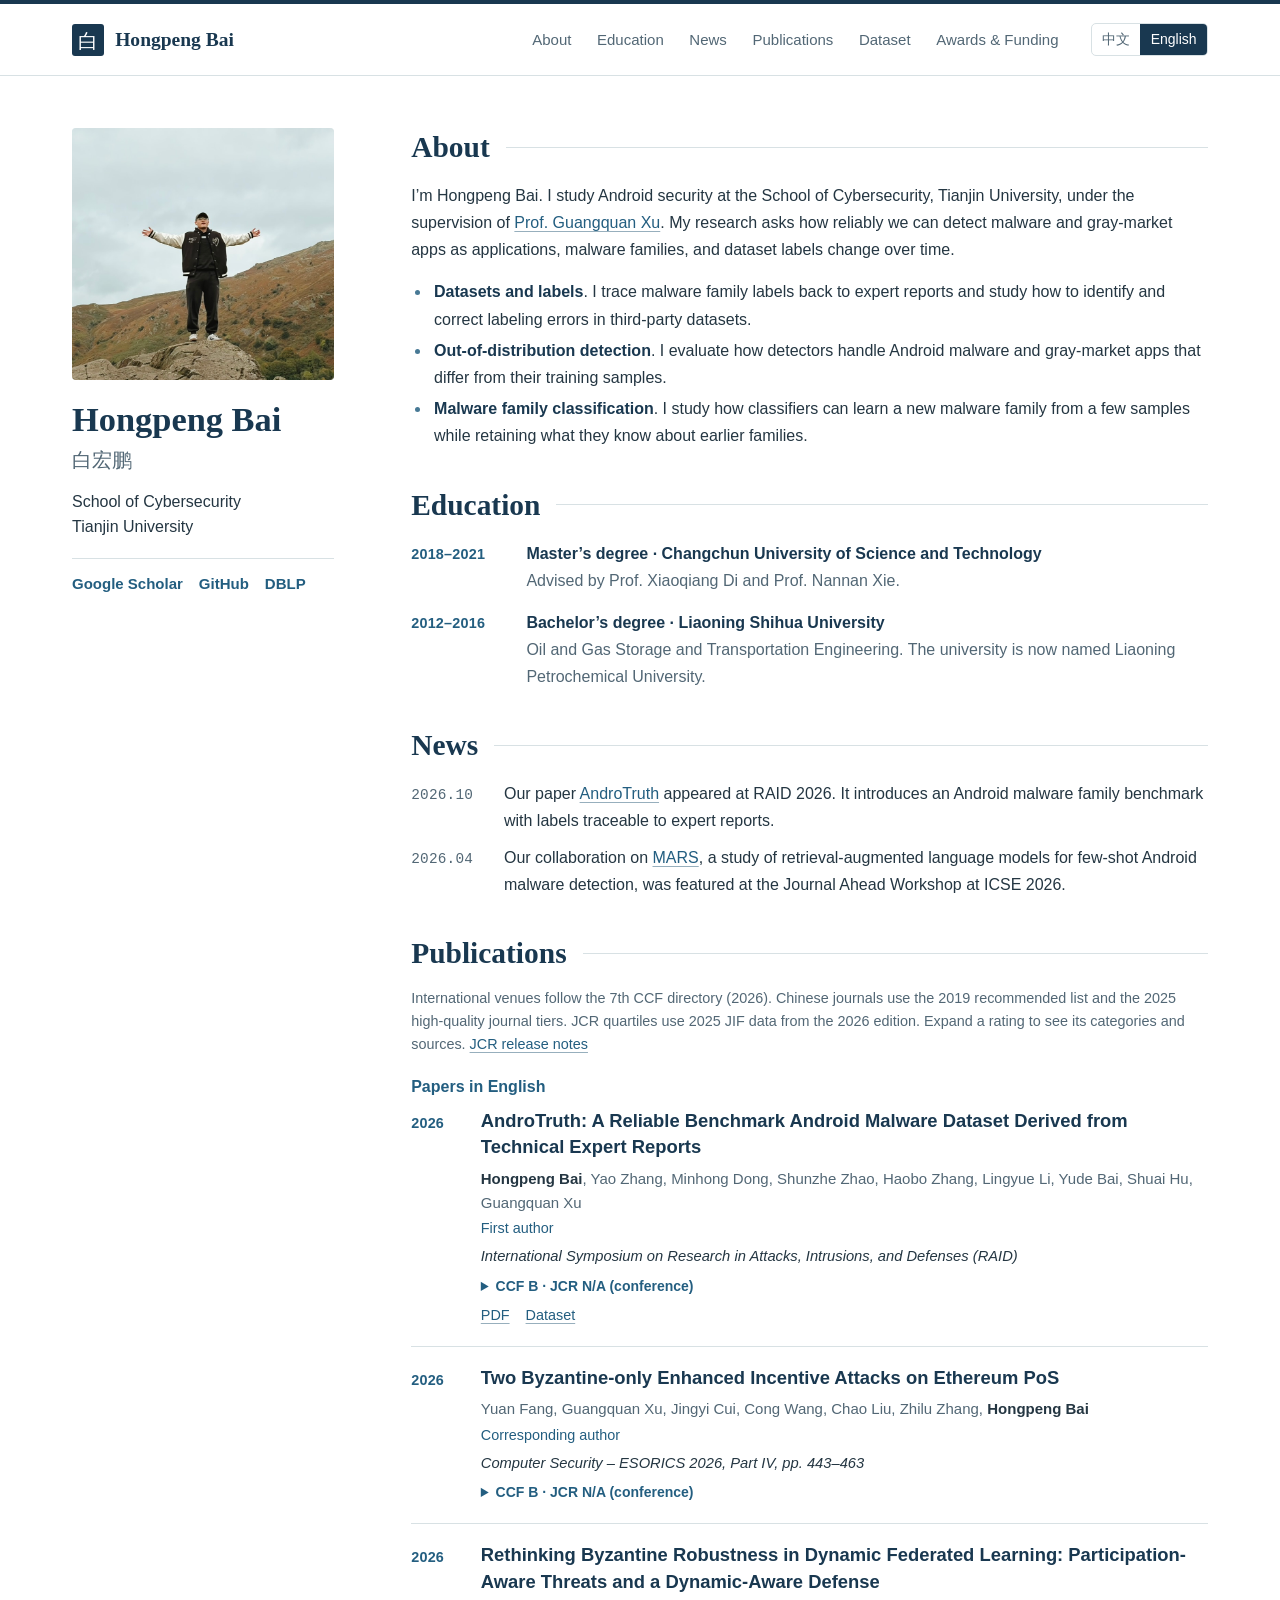
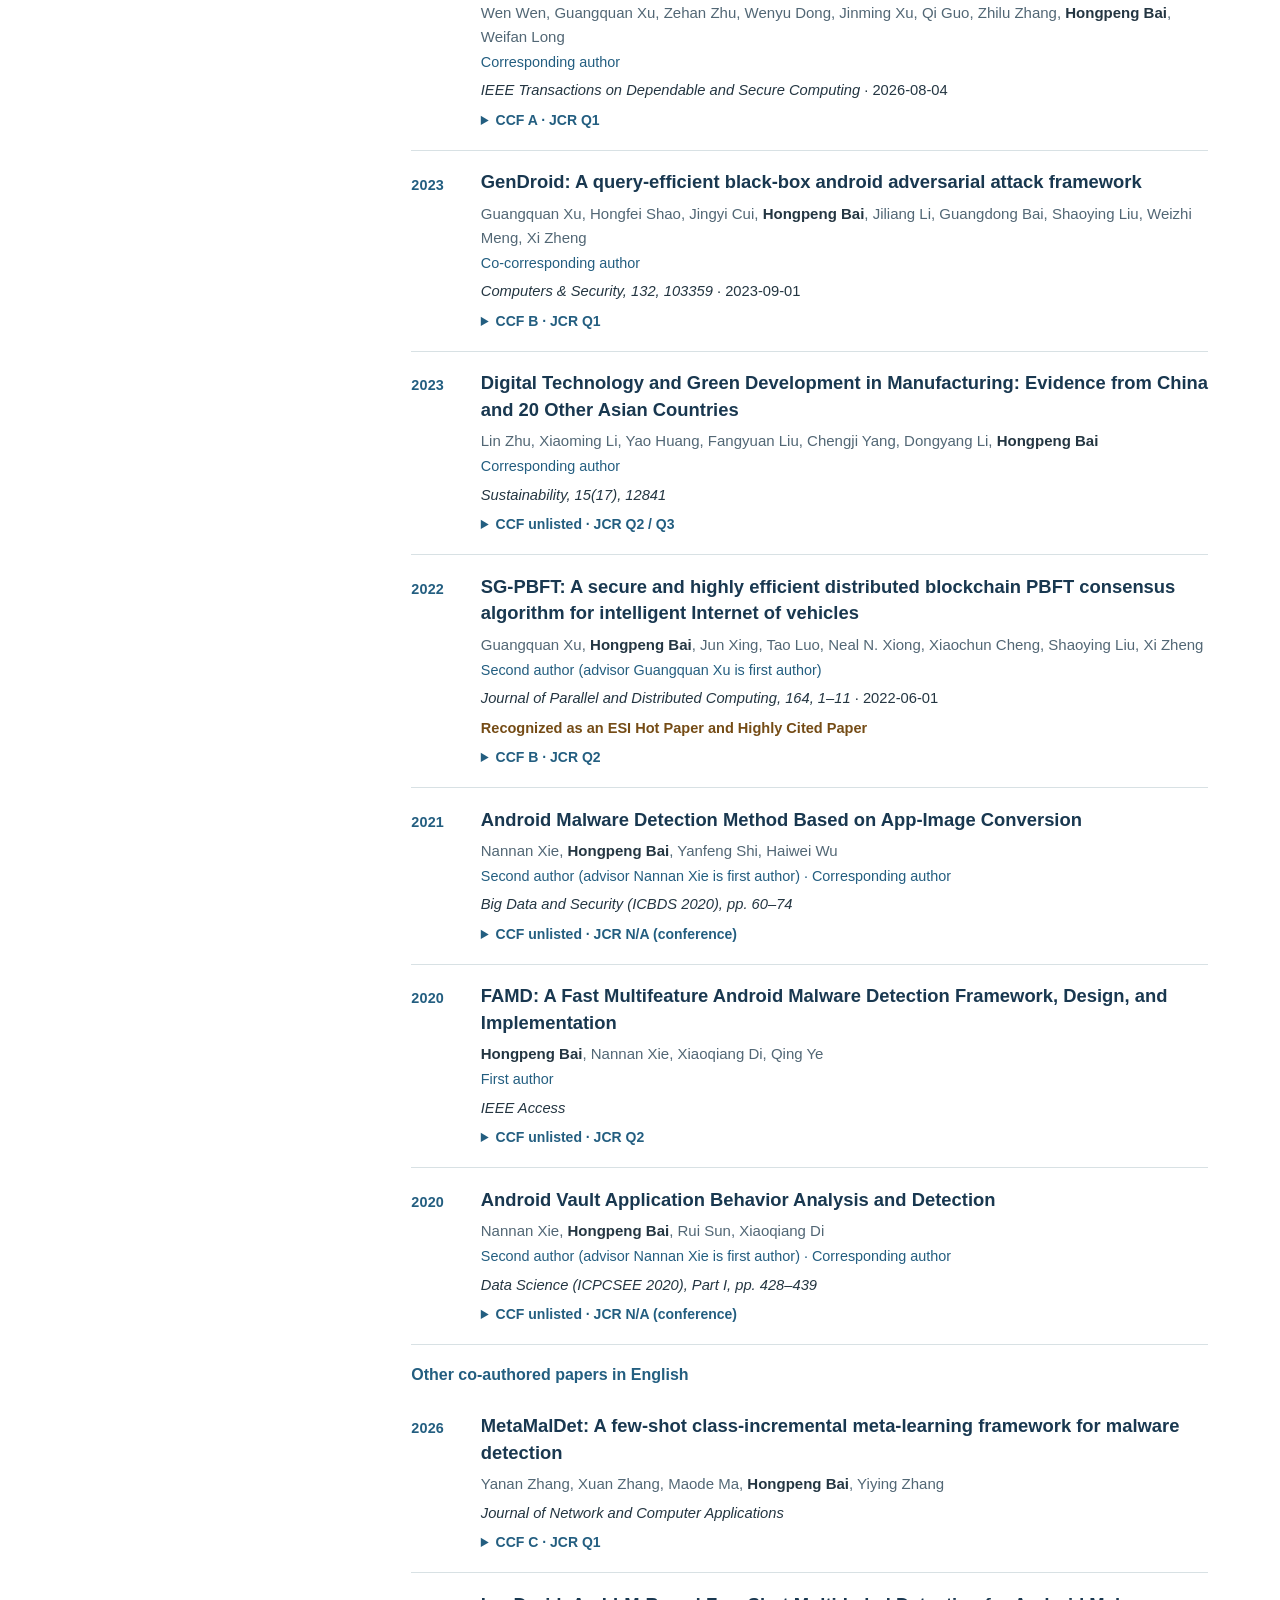
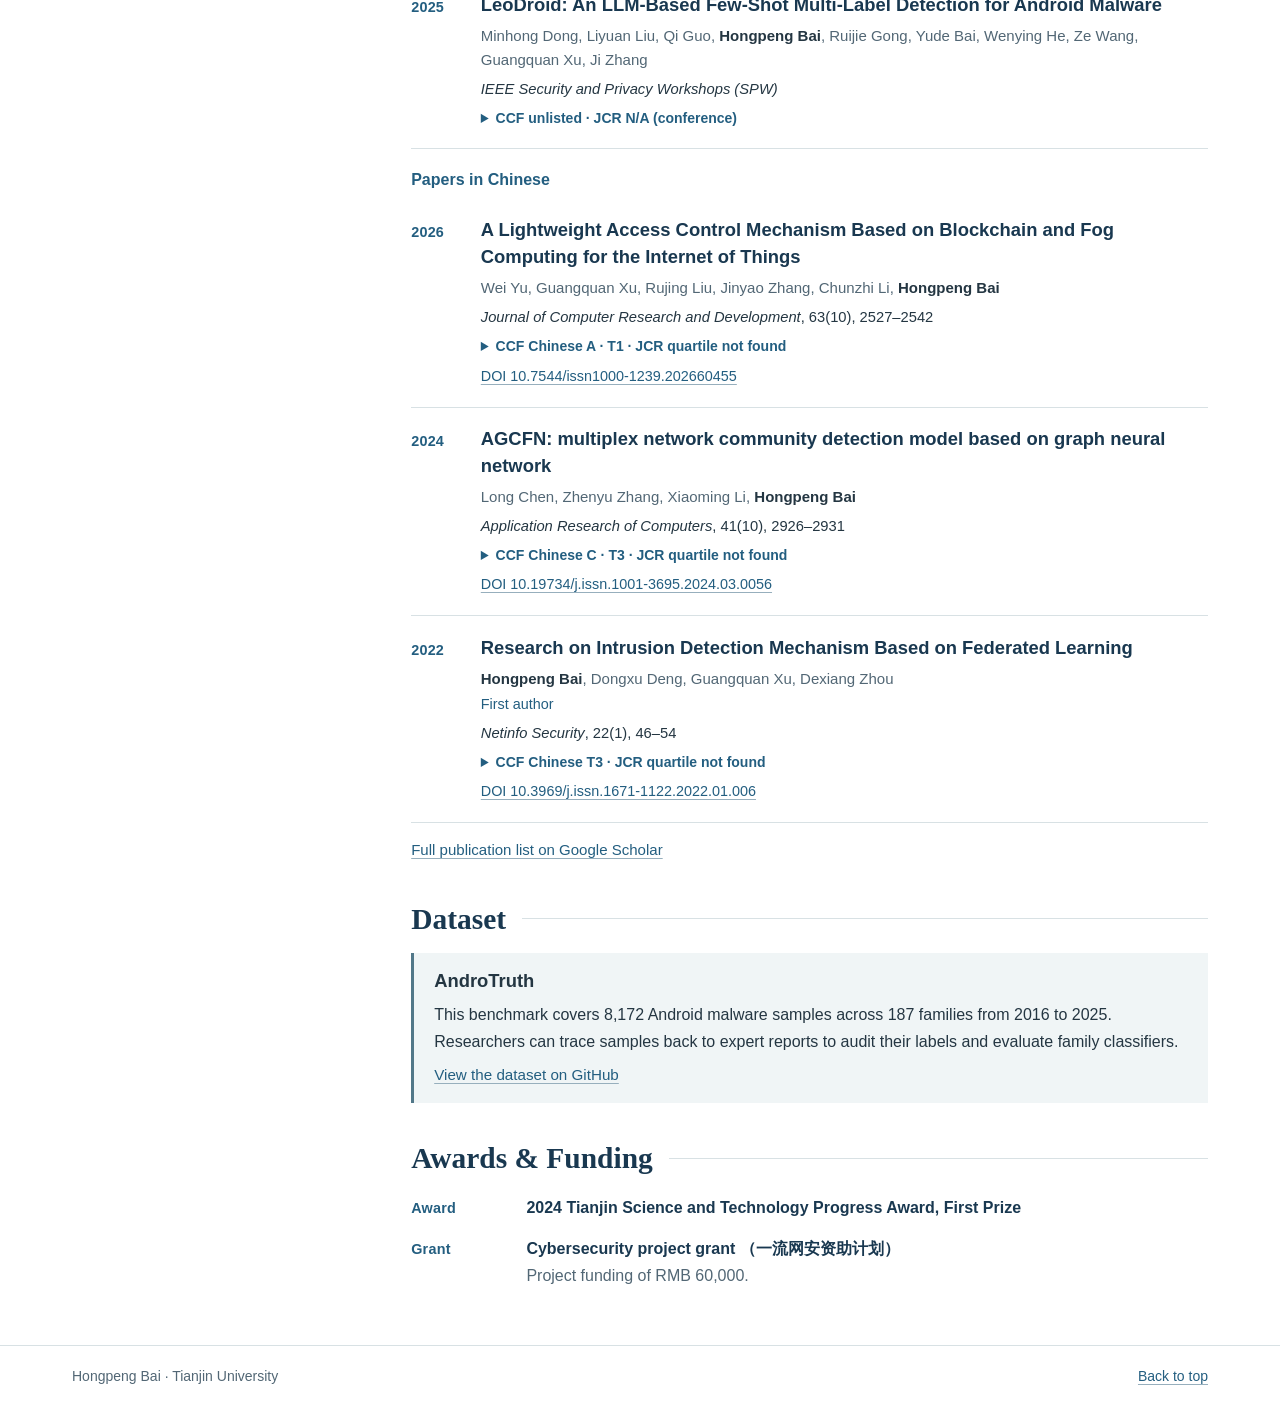
==== en.html @ 332408c6 "Add files via upload" ====
<!doctype html>
<html lang="en">
<head>
  <meta charset="utf-8">
  <meta name="viewport" content="width=device-width, initial-scale=1">
  <meta name="description" content="Hongpeng Bai’s academic homepage at Tianjin University. Research on Android malware, gray-market apps, dataset quality and incremental malware family classification.">
  <meta name="theme-color" content="#193850">
  <title>Hongpeng Bai · School of Cybersecurity, Tianjin University</title>
  <link rel="stylesheet" href="assets/site.css">
  <link rel="alternate" hreflang="zh-CN" href="index.html">
  <link rel="alternate" hreflang="en" href="en.html">
</head>
<body id="top">
  <a class="skip" href="#main">Skip to content</a>
  <header class="mast"><div class="shell mast-inner">
    <a class="brand" href="#top"><span class="seal" aria-hidden="true">白</span>Hongpeng Bai</a>
    <nav class="nav" aria-label="Main navigation"><a href="#about">About</a>
<a href="#education">Education</a>
<a href="#news">News</a>
<a href="#publications">Publications</a>
<a href="#data">Dataset</a>
<a href="#honors">Awards &amp; Funding</a></nav>
    <nav class="language" aria-label="Page language"><a href="index.html" lang="zh-CN" hreflang="zh-CN">中文</a>
<a href="en.html" lang="en" hreflang="en" aria-current="page">English</a></nav>
  </div></header>

  <div class="shell layout">
    <aside class="profile" aria-label="Profile">
      <div class="portrait-frame">
        <span aria-hidden="true">白</span>
        <img class="portrait" onerror="this.hidden=true" src="img_20261011_135507.jpeg" alt="Hongpeng Bai standing on a rock with his arms outstretched in the mountains" width="1536" height="2048">
      </div>
      <div class="identity">
        <h1>Hongpeng Bai</h1>
        <p class="second-name" lang="zh-CN">白宏鹏</p>
        <p class="affiliation"><a href="https://cse.tju.edu.cn/">School of Cybersecurity<br>Tianjin University</a></p>
      </div>
      <div class="profiles"><a href="https://scholar.google.com/citations?user=27cVNgoAAAAJ">Google Scholar</a><a href="https://github.com/bhpiamnothing">GitHub</a><a href="https://dblp.org/pid/274/6705.html">DBLP</a></div>
    </aside>

    <main id="main">
      <section class="intro" id="about">
        <h2>About</h2>
        <p>I’m Hongpeng Bai. I study Android security at the School of Cybersecurity, Tianjin University, under the supervision of <a href="https://cse.tju.edu.cn/faculty/xuguangquan/index.html">Prof. Guangquan Xu</a>. My research asks how reliably we can detect malware and gray-market apps as applications, malware families, and dataset labels change over time.</p>
        <ul class="focus"><li><strong>Datasets and labels</strong>. I trace malware family labels back to expert reports and study how to identify and correct labeling errors in third-party datasets.</li>
<li><strong>Out-of-distribution detection</strong>. I evaluate how detectors handle Android malware and gray-market apps that differ from their training samples.</li>
<li><strong>Malware family classification</strong>. I study how classifiers can learn a new malware family from a few samples while retaining what they know about earlier families.</li></ul>
      </section>
      <section id="education">
        <h2>Education</h2>
        <ul class="history">
          <li><span class="year">2018–2021</span><div>
            <strong>Master’s degree · Changchun University of Science and Technology</strong>
            <p>Advised by Prof. Xiaoqiang Di and Prof. Nannan Xie.</p>
          </div></li>
          <li><span class="year">2012–2016</span><div>
            <strong>Bachelor’s degree · Liaoning Shihua University</strong>
            <p>Oil and Gas Storage and Transportation Engineering. The university is now named Liaoning Petrochemical University.</p>
          </div></li>
        </ul>
      </section>
      <section id="news">
        <h2>News</h2>
        <ul class="news"><li><time datetime="2026-10">2026.10</time><span>Our paper <a href="https://doi.org/10.1007/978-3-032-42936-0_2">AndroTruth</a> appeared at RAID 2026. It introduces an Android malware family benchmark with labels traceable to expert reports.</span></li>
<li><time datetime="2026-04">2026.04</time><span>Our collaboration on <a href="https://conf.researchr.org/details/icse-2026/jaws-2026-papers/39/MARS-Few-Shot-Android-Malware-Detection-with-RAG-Enhanced-LLMs">MARS</a>, a study of retrieval-augmented language models for few-shot Android malware detection, was featured at the Journal Ahead Workshop at ICSE 2026.</span></li></ul>
      </section>
      <section id="publications">
        <h2>Publications</h2>
        <p class="rank-note">International venues follow the 7th CCF directory (2026). Chinese journals use the 2019 recommended list and the 2025 high-quality journal tiers. JCR quartiles use 2025 JIF data from the 2026 edition. Expand a rating to see its categories and sources. <a href="https://clarivate.com/news/clarivate-releases-journal-citation-reports-2026/">JCR release notes</a></p>
        <h3 class="pub-group">Papers in English</h3>
        
      <article class="publication">
        <span class="year">2026</span>
        <div>
          <h4 lang="en"><a href="https://doi.org/10.1007/978-3-032-42936-0_2">AndroTruth: A Reliable Benchmark Android Malware Dataset Derived from Technical Expert Reports</a></h4>
          <p class="authors" lang="en"><strong>Hongpeng Bai</strong>, Yao Zhang, Minhong Dong, Shunzhe Zhao, Haobo Zhang, Lingyue Li, Yude Bai, Shuai Hu, Guangquan Xu</p><p class="author-role">First author</p>
          <p class="venue" lang="en"><i>International Symposium on Research in Attacks, Intrusions, and Defenses (RAID)</i></p>
          <details class="venue-rank"><summary>CCF B · JCR N/A (conference)</summary><ul><li><a href="https://www.ccf.org.cn/Academic_Evaluation/By_category/2026-03-31/870181.shtml">CCF international directory (7th edition)</a> — Class B</li></ul></details><div class="paper-links"><a href="https://arxiv.org/pdf/2510.16835">PDF</a><a href="https://github.com/bhpiamnothing/AndroTruth-Dataset">Dataset</a></div>
        </div>
      </article>
      <article class="publication">
        <span class="year">2026</span>
        <div>
          <h4 lang="en"><a href="https://doi.org/10.1007/978-3-032-38708-0_22">Two Byzantine-only Enhanced Incentive Attacks on Ethereum PoS</a></h4>
          <p class="authors" lang="en">Yuan Fang, Guangquan Xu, Jingyi Cui, Cong Wang, Chao Liu, Zhilu Zhang, <strong>Hongpeng Bai</strong></p><p class="author-role">Corresponding author</p>
          <p class="venue" lang="en"><i>Computer Security – ESORICS 2026, Part IV, pp. 443–463</i></p>
          <details class="venue-rank"><summary>CCF B · JCR N/A (conference)</summary><ul><li><a href="https://www.ccf.org.cn/Academic_Evaluation/By_category/2026-03-31/870181.shtml">CCF international directory (7th edition)</a> — Class B</li></ul></details>
        </div>
      </article>
      <article class="publication">
        <span class="year">2026</span>
        <div>
          <h4 lang="en"><a href="https://doi.org/10.1109/TDSC.2026.3720267">Rethinking Byzantine Robustness in Dynamic Federated Learning: Participation-Aware Threats and a Dynamic-Aware Defense</a></h4>
          <p class="authors" lang="en">Wen Wen, Guangquan Xu, Zehan Zhu, Wenyu Dong, Jinming Xu, Qi Guo, Zhilu Zhang, <strong>Hongpeng Bai</strong>, Weifan Long</p><p class="author-role">Corresponding author</p>
          <p class="venue" lang="en"><i>IEEE Transactions on Dependable and Secure Computing</i> · <time datetime="2026-08-04">2026-08-04</time></p>
          <details class="venue-rank"><summary>CCF A · JCR Q1</summary><ul><li><a href="https://www.ccf.org.cn/Academic_Evaluation/By_category/2026-03-31/870181.shtml">CCF international directory (7th edition)</a> — Class A</li><li><b>Q1</b> — Computer Science, Hardware &amp; Architecture · Computer Science, Information Systems · Computer Science, Software Engineering</li><li><a href="https://www.sci365.cn/journals/ieee-transactions-on-dependable-and-secure-computing-15455971/">Journal JIF quartiles by category (2025 data)</a></li></ul></details>
        </div>
      </article>
      <article class="publication">
        <span class="year">2023</span>
        <div>
          <h4 lang="en"><a href="https://doi.org/10.1016/j.cose.2023.103359">GenDroid: A query-efficient black-box android adversarial attack framework</a></h4>
          <p class="authors" lang="en">Guangquan Xu, Hongfei Shao, Jingyi Cui, <strong>Hongpeng Bai</strong>, Jiliang Li, Guangdong Bai, Shaoying Liu, Weizhi Meng, Xi Zheng</p><p class="author-role">Co-corresponding author</p>
          <p class="venue" lang="en"><i>Computers &amp; Security, 132, 103359</i> · <time datetime="2023-09-01">2023-09-01</time></p>
          <details class="venue-rank"><summary>CCF B · JCR Q1</summary><ul><li><a href="https://www.ccf.org.cn/Academic_Evaluation/By_category/2026-03-31/870181.shtml">CCF international directory (7th edition)</a> — Class B</li><li><b>Q1</b> — Computer Science, Information Systems</li><li><a href="https://www.sci365.cn/journals/computers-security-01674048/">Journal JIF quartiles by category (2025 data)</a></li></ul></details>
        </div>
      </article>
      <article class="publication">
        <span class="year">2023</span>
        <div>
          <h4 lang="en"><a href="https://doi.org/10.3390/su151712841">Digital Technology and Green Development in Manufacturing: Evidence from China and 20 Other Asian Countries</a></h4>
          <p class="authors" lang="en">Lin Zhu, Xiaoming Li, Yao Huang, Fangyuan Liu, Chengji Yang, Dongyang Li, <strong>Hongpeng Bai</strong></p><p class="author-role">Corresponding author</p>
          <p class="venue" lang="en"><i>Sustainability, 15(17), 12841</i></p>
          <details class="venue-rank"><summary>CCF unlisted · JCR Q2 / Q3</summary><ul><li><a href="https://www.ccf.org.cn/Academic_Evaluation/By_category/2026-03-31/870181.shtml">CCF international directory (7th edition)</a> — Not listed</li><li><b>Q2</b> — Environmental Sciences · Environmental Studies</li><li><b>Q3</b> — Green &amp; Sustainable Science &amp; Technology</li><li><a href="https://www.mdpi.com/journal/sustainability/stats">Journal JIF quartiles by category (2025 data)</a></li></ul></details>
        </div>
      </article>
      <article class="publication">
        <span class="year">2022</span>
        <div>
          <h4 lang="en"><a href="https://doi.org/10.1016/j.jpdc.2022.01.029">SG-PBFT: A secure and highly efficient distributed blockchain PBFT consensus algorithm for intelligent Internet of vehicles</a></h4>
          <p class="authors" lang="en">Guangquan Xu, <strong>Hongpeng Bai</strong>, Jun Xing, Tao Luo, Neal N. Xiong, Xiaochun Cheng, Shaoying Liu, Xi Zheng</p><p class="author-role">Second author (advisor Guangquan Xu is first author)</p>
          <p class="venue" lang="en"><i>Journal of Parallel and Distributed Computing, 164, 1–11</i> · <time datetime="2022-06-01">2022-06-01</time></p><p class="recognition">Recognized as an ESI Hot Paper and Highly Cited Paper</p>
          <details class="venue-rank"><summary>CCF B · JCR Q2</summary><ul><li><a href="https://www.ccf.org.cn/Academic_Evaluation/By_category/2026-03-31/870181.shtml">CCF international directory (7th edition)</a> — Class B</li><li><b>Q2</b> — Computer Science, Theory &amp; Methods</li><li><a href="https://akaturk.com/journals/25621?lang=en">Journal JIF quartiles by category (2025 data)</a></li></ul></details>
        </div>
      </article>
      <article class="publication">
        <span class="year">2021</span>
        <div>
          <h4 lang="en"><a href="https://doi.org/10.1007/978-981-16-3150-4_6">Android Malware Detection Method Based on App-Image Conversion</a></h4>
          <p class="authors" lang="en">Nannan Xie, <strong>Hongpeng Bai</strong>, Yanfeng Shi, Haiwei Wu</p><p class="author-role">Second author (advisor Nannan Xie is first author) · Corresponding author</p>
          <p class="venue" lang="en"><i>Big Data and Security (ICBDS 2020), pp. 60–74</i></p>
          <details class="venue-rank"><summary>CCF unlisted · JCR N/A (conference)</summary><ul><li><a href="https://www.ccf.org.cn/Academic_Evaluation/By_category/2026-03-31/870181.shtml">CCF international directory (7th edition)</a> — Not listed</li></ul></details>
        </div>
      </article>
      <article class="publication">
        <span class="year">2020</span>
        <div>
          <h4 lang="en"><a href="https://doi.org/10.1109/ACCESS.2020.3033026">FAMD: A Fast Multifeature Android Malware Detection Framework, Design, and Implementation</a></h4>
          <p class="authors" lang="en"><strong>Hongpeng Bai</strong>, Nannan Xie, Xiaoqiang Di, Qing Ye</p><p class="author-role">First author</p>
          <p class="venue" lang="en"><i>IEEE Access</i></p>
          <details class="venue-rank"><summary>CCF unlisted · JCR Q2</summary><ul><li><a href="https://www.ccf.org.cn/Academic_Evaluation/By_category/2026-03-31/870181.shtml">CCF international directory (7th edition)</a> — Not listed</li><li><b>Q2</b> — Computer Science, Information Systems · Engineering, Electrical &amp; Electronic · Telecommunications</li><li><a href="https://www.sci365.cn/journals/ieee-access-21693536/">Journal JIF quartiles by category (2025 data)</a></li></ul></details>
        </div>
      </article>
      <article class="publication">
        <span class="year">2020</span>
        <div>
          <h4 lang="en"><a href="https://doi.org/10.1007/978-981-15-7981-3_31">Android Vault Application Behavior Analysis and Detection</a></h4>
          <p class="authors" lang="en">Nannan Xie, <strong>Hongpeng Bai</strong>, Rui Sun, Xiaoqiang Di</p><p class="author-role">Second author (advisor Nannan Xie is first author) · Corresponding author</p>
          <p class="venue" lang="en"><i>Data Science (ICPCSEE 2020), Part I, pp. 428–439</i></p>
          <details class="venue-rank"><summary>CCF unlisted · JCR N/A (conference)</summary><ul><li><a href="https://www.ccf.org.cn/Academic_Evaluation/By_category/2026-03-31/870181.shtml">CCF international directory (7th edition)</a> — Not listed</li></ul></details>
        </div>
      </article>
        <h3 class="pub-group">Other co-authored papers in English</h3>
        
      <article class="publication">
        <span class="year">2026</span>
        <div>
          <h4 lang="en"><a href="https://doi.org/10.1016/j.jnca.2026.104579">MetaMalDet: A few-shot class-incremental meta-learning framework for malware detection</a></h4>
          <p class="authors" lang="en">Yanan Zhang, Xuan Zhang, Maode Ma, <strong>Hongpeng Bai</strong>, Yiying Zhang</p>
          <p class="venue" lang="en"><i>Journal of Network and Computer Applications</i></p>
          <details class="venue-rank"><summary>CCF C · JCR Q1</summary><ul><li><a href="https://www.ccf.org.cn/Academic_Evaluation/By_category/2026-03-31/870181.shtml">CCF international directory (7th edition)</a> — Class C</li><li><b>Q1</b> — Computer Science, Hardware &amp; Architecture · Computer Science, Interdisciplinary Applications · Computer Science, Software Engineering</li><li><a href="https://dizin.docent.com.tr/en/dergiler/10848045">Journal JIF quartiles by category (2025 data)</a></li></ul></details>
        </div>
      </article>
      <article class="publication">
        <span class="year">2025</span>
        <div>
          <h4 lang="en"><a href="https://doi.org/10.1109/SPW67851.2025.00042">LeoDroid: An LLM-Based Few-Shot Multi-Label Detection for Android Malware</a></h4>
          <p class="authors" lang="en">Minhong Dong, Liyuan Liu, Qi Guo, <strong>Hongpeng Bai</strong>, Ruijie Gong, Yude Bai, Wenying He, Ze Wang, Guangquan Xu, Ji Zhang</p>
          <p class="venue" lang="en"><i>IEEE Security and Privacy Workshops (SPW)</i></p>
          <details class="venue-rank"><summary>CCF unlisted · JCR N/A (conference)</summary><ul><li><a href="https://www.ccf.org.cn/Academic_Evaluation/By_category/2026-03-31/870181.shtml">CCF international directory (7th edition)</a> — Not listed. Published in the IEEE S&P Workshops proceedings.</li></ul></details>
        </div>
      </article>
        <h3 class="pub-group">Papers in Chinese</h3>
        
        <article class="publication">
          <span class="year">2026</span>
          <div>
            <h4><a href="https://doi.org/10.7544/issn1000-1239.202660455">A Lightweight Access Control Mechanism Based on Blockchain and Fog Computing for the Internet of Things</a></h4>
            <p class="authors">Wei Yu, Guangquan Xu, Rujing Liu, Jinyao Zhang, Chunzhi Li, <strong>Hongpeng Bai</strong></p>
            <p class="venue"><i>Journal of Computer Research and Development</i>, 63(10), 2527–2542</p>
            <details class="venue-rank"><summary>CCF Chinese A · T1 · JCR quartile not found</summary><ul><li><a href="https://ccsp.ccf.org.cn/c/2019-07-31/667609.shtml">CCF Chinese-language directory (2019)</a> — Class A</li><li><a href="https://www.ccf.org.cn/ccftjgjxskwml/">CCF high-quality journal directory (2025)</a> — T1</li><li><a href="https://uefiscdi.gov.ro/scientometrie-reviste-0">2026 JCR quartile tables</a> — no JIF quartile found for this journal.</li></ul></details>
            <p class="paper-links"><a href="https://doi.org/10.7544/issn1000-1239.202660455">DOI 10.7544/issn1000-1239.202660455</a></p>
          </div>
        </article>
        <article class="publication">
          <span class="year">2024</span>
          <div>
            <h4><a href="https://doi.org/10.19734/j.issn.1001-3695.2024.03.0056">AGCFN: multiplex network community detection model based on graph neural network</a></h4>
            <p class="authors">Long Chen, Zhenyu Zhang, Xiaoming Li, <strong>Hongpeng Bai</strong></p>
            <p class="venue"><i>Application Research of Computers</i>, 41(10), 2926–2931</p>
            <details class="venue-rank"><summary>CCF Chinese C · T3 · JCR quartile not found</summary><ul><li><a href="https://ccsp.ccf.org.cn/c/2019-07-31/667609.shtml">CCF Chinese-language directory (2019)</a> — Class C</li><li><a href="https://www.ccf.org.cn/ccftjgjxskwml/">CCF high-quality journal directory (2025)</a> — T3</li><li><a href="https://uefiscdi.gov.ro/scientometrie-reviste-0">2026 JCR quartile tables</a> — no JIF quartile found for this journal.</li></ul></details>
            <p class="paper-links"><a href="https://doi.org/10.19734/j.issn.1001-3695.2024.03.0056">DOI 10.19734/j.issn.1001-3695.2024.03.0056</a></p>
          </div>
        </article>
        <article class="publication">
          <span class="year">2022</span>
          <div>
            <h4><a href="https://doi.org/10.3969/j.issn.1671-1122.2022.01.006">Research on Intrusion Detection Mechanism Based on Federated Learning</a></h4>
            <p class="authors"><strong>Hongpeng Bai</strong>, Dongxu Deng, Guangquan Xu, Dexiang Zhou</p><p class="author-role">First author</p>
            <p class="venue"><i>Netinfo Security</i>, 22(1), 46–54</p>
            <details class="venue-rank"><summary>CCF Chinese T3 · JCR quartile not found</summary><ul><li><a href="https://ccsp.ccf.org.cn/c/2019-07-31/667609.shtml">CCF Chinese-language directory (2019)</a> — Not listed</li><li><a href="https://www.ccf.org.cn/ccftjgjxskwml/">CCF high-quality journal directory (2025)</a> — T3</li><li><a href="https://uefiscdi.gov.ro/scientometrie-reviste-0">2026 JCR quartile tables</a> — no JIF quartile found for this journal.</li></ul></details>
            <p class="paper-links"><a href="https://doi.org/10.3969/j.issn.1671-1122.2022.01.006">DOI 10.3969/j.issn.1671-1122.2022.01.006</a></p>
          </div>
        </article>
        <a class="all-papers" href="https://scholar.google.com/citations?user=27cVNgoAAAAJ">Full publication list on Google Scholar</a>
      </section>
      <section id="data">
        <h2>Dataset</h2>
        <div class="dataset">
          <h3 lang="en">AndroTruth</h3>
          <p>This benchmark covers 8,172 Android malware samples across 187 families from 2016 to 2025. Researchers can trace samples back to expert reports to audit their labels and evaluate family classifiers.</p>
          <a href="https://github.com/bhpiamnothing/AndroTruth-Dataset">View the dataset on GitHub</a>
        </div>
      </section>
      <section id="honors">
        <h2>Awards &amp; Funding</h2>
        <ul class="history">
          <li><span class="year">Award</span><div>
            <strong>2024 Tianjin Science and Technology Progress Award, First Prize</strong>
          </div></li>
          <li><span class="year">Grant</span><div>
            <strong>Cybersecurity project grant <span lang="zh-CN">（一流网安资助计划）</span></strong>
            <p>Project funding of RMB 60,000.</p>
          </div></li>
        </ul>
      </section>
    </main>
  </div>
  <footer><div class="shell foot"><span>Hongpeng Bai · Tianjin University</span><a href="#top">Back to top</a></div></footer>
</body>
</html>
---- assets/site.css ----
:root {
  color-scheme: light;
  --navy: #193850;
  --ink: #243642;
  --muted: #526775;
  --blue: #235e80;
  --paper: #fff;
  --rule: #d8e1e4;
  --soft: #f0f5f6;
  font-family: "Inter", -apple-system, BlinkMacSystemFont, "Segoe UI", "PingFang SC", "Microsoft YaHei", sans-serif;
  color: var(--ink);
  background: var(--paper);
}
* { box-sizing: border-box; }
body { margin: 0; font-size: 1rem; line-height: 1.7; }
h1, h2, h3, h4, p, ul, dl, dd { margin: 0; }
a { color: var(--blue); text-underline-offset: .19em; text-decoration-color: #97afbd; }
a:hover { color: #0d425d; text-decoration-color: currentColor; }
a:focus-visible { outline: 3px solid #bc5e28; outline-offset: 4px; border-radius: 2px; }
.shell { width: min(100% - 5rem, 71rem); margin-inline: auto; }
.skip { position: absolute; left: 1rem; top: -5rem; background: white; padding: .5rem 1rem; z-index: 5; }
.skip:focus { top: .4rem; }
.mast { border-top: 4px solid var(--navy); border-bottom: 1px solid var(--rule); background: #fff; }
.mast-inner { min-height: 4.45rem; display: flex; align-items: center; gap: 2rem; }
.brand { display: inline-flex; align-items: center; gap: .7rem; color: var(--navy); font-family: Georgia, "Songti SC", serif; font-size: 1.22rem; font-weight: 600; text-decoration: none; white-space: nowrap; }
.seal { display: inline-grid; place-items: center; width: 2rem; height: 2rem; background: var(--navy); color: #fff; font-family: "Songti SC", "SimSun", serif; font-size: 1.25rem; font-weight: 500; border-radius: 3px; }
.nav { margin-left: auto; display: flex; align-items: center; gap: clamp(.8rem, 2vw, 2rem); }
.nav a { color: var(--muted); text-decoration: none; font-size: .9375rem; white-space: nowrap; padding-block: .4rem; }
.nav a:hover, .profiles a:hover { text-decoration: underline; }
.language { display: inline-flex; align-items: center; border: 1px solid var(--rule); border-radius: 5px; overflow: hidden; flex-shrink: 0; }
.language a { font-size: .875rem; line-height: 1.8; padding: .18rem .65rem; color: var(--muted); text-decoration: none; }
.language a[aria-current] { background: var(--navy); color: white; }
.language a:focus-visible { outline-offset: -3px; }
.layout { display: grid; grid-template-columns: 16.4rem minmax(0, 1fr); gap: clamp(3rem, 6vw, 6rem); align-items: start; padding-block: 3.25rem 3.5rem; }
.profile { min-width: 0; }
.portrait-frame { position: relative; display: grid; place-items: center; width: 100%; aspect-ratio: 1.04; overflow: hidden; background: #e6eef0; border-radius: 4px; }
.portrait-frame > span { font: 500 4rem Georgia, "Songti SC", "SimSun", serif; color: #3b6374; }
.portrait { position: absolute; inset: 0; width: 100%; height: 100%; object-fit: cover; object-position: center 84%; }
.portrait[hidden] { display: none; }
.identity { padding-top: 1.15rem; }
h1, h2, .second-name { color: var(--navy); font-family: "Source Serif 4", Georgia, "Songti SC", "STSong", "SimSun", serif; }
h1 { font-size: clamp(2.15rem, 3vw, 2.65rem); line-height: 1.18; font-weight: 650; }
html[lang="en"] h1 { font-size: 2.15rem; }
.second-name { margin: .22rem 0 .8rem; font-size: 1.27rem; color: var(--muted); }
.affiliation { line-height: 1.55; font-size: 1rem; }
.affiliation a { color: var(--ink); text-decoration: none; }
.affiliation a:hover { text-decoration: underline; }
.profiles { border-top: 1px solid var(--rule); margin-top: 1.1rem; padding-top: .8rem; display: flex; flex-wrap: wrap; align-items: center; column-gap: 1rem; row-gap: .3rem; }
.profiles a { font-size: .9375rem; font-weight: 550; text-decoration: none; }
main { min-width: 0; }
section { scroll-margin-top: 1rem; }
section + section { margin-top: 2.25rem; }
h2 { display: flex; align-items: center; gap: 1rem; margin-bottom: .95rem; line-height: 1.3; font-size: clamp(1.6rem, 2.3vw, 2rem); font-weight: 650; }
h2::after { content: ""; flex: 1; height: 1px; background: var(--rule); }
.intro p + p { margin-top: .65rem; }
.focus { margin-top: .95rem; padding-inline-start: 1.25rem; }
.focus li { padding-inline-start: .18rem; }
.focus li + li { margin-top: .25rem; }
.focus li::marker { color: #477995; }
.focus strong { color: var(--navy); }
.news { list-style: none; padding: 0; }
.news li { display: grid; grid-template-columns: 5.1rem 1fr; gap: .7rem; align-items: baseline; }
.news li + li { margin-top: .6rem; }
.news time, .year { color: var(--muted); font-variant-numeric: tabular-nums; font-size: .9rem; letter-spacing: .015em; }
.news time { font-family: ui-monospace, Menlo, monospace; }
.publication { display: grid; grid-template-columns: 3.6rem minmax(0,1fr); gap: .75rem; padding: 1.15rem 0; border-bottom: 1px solid var(--rule); }
.publication:first-of-type { padding-top: .1rem; }
.year { padding-top: .2rem; font-weight: 650; color: var(--blue); }
h3, .publication h4 { font-size: 1.15rem; line-height: 1.45; font-weight: 650; }
.publication h4 a { color: var(--navy); text-decoration: none; }
.publication h4 a:hover { text-decoration: underline; }
.pub-group { margin: 1.15rem 0 .5rem; color: var(--blue); font-size: 1rem; }
.history { list-style: none; padding: 0; }
.history li { display: grid; grid-template-columns: 6.4rem minmax(0, 1fr); gap: .8rem; align-items: baseline; }
.history li + li { margin-top: .8rem; }
.history strong { color: var(--navy); }
.history p { color: var(--muted); }
.paper-links a { overflow-wrap: anywhere; }
.authors { font-size: .9375rem; line-height: 1.6; margin-top: .35rem; color: var(--muted); }
.authors strong { color: var(--ink); font-weight: 650; }
.author-role { margin-top: .2rem; color: var(--blue); font-size: .9rem; line-height: 1.5; }
.venue { margin-top: .3rem; font-size: .92rem; color: var(--ink); }
.rank-note { margin-bottom: 1.15rem; color: var(--muted); font-size: .9rem; line-height: 1.6; }
.venue-rank { margin-top: .4rem; font-size: .875rem; line-height: 1.55; color: var(--muted); }
.venue-rank summary { cursor: pointer; width: fit-content; max-width: 100%; font-weight: 600; color: var(--blue); }
.venue-rank summary:hover { text-decoration: underline; }
.venue-rank summary:focus-visible { outline: 2px solid var(--blue); outline-offset: 3px; }
.venue-rank ul { margin-top: .4rem; padding-inline-start: 1.2rem; }
.venue-rank li + li { margin-top: .2rem; }
.recognition { color: #754c16; font-size: .91rem; font-weight: 600; margin-top: .3rem; }
.paper-links { margin-top: .35rem; display: flex; flex-wrap: wrap; gap: 1rem; font-size: .9rem; }
.all-papers { display: inline-block; margin-top: .9rem; font-size: .94rem; }
.dataset { border-left: 3px solid #527889; padding: .95rem 1.25rem; background: var(--soft); }
.dataset p { margin: .35rem 0; }
.dataset a { font-size: .95rem; }
footer { border-top: 1px solid var(--rule); color: var(--muted); }
.foot { display: flex; align-items: center; justify-content: space-between; gap: .7rem; flex-wrap: wrap; padding-block: 1.15rem; font-size: .875rem; }
@media (max-width: 900px) {
  .shell { width: calc(100% - 3rem); }
  .layout { grid-template-columns: 12.5rem minmax(0,1fr); gap: 2rem; }
  .mast-inner { gap: 1rem; }
}
@media (min-width: 731px) and (max-width: 1040px) {
  .mast-inner { flex-wrap: wrap; justify-content: space-between; gap: .3rem 1rem; padding-block: .65rem; }
  .nav { order: 3; width: 100%; justify-content: space-between; flex-wrap: wrap; }
}
@media (max-width: 730px) {
  .shell { width: min(100% - 2.25rem, 37rem); }
  .mast-inner { flex-wrap: wrap; justify-content: space-between; gap: 0 .5rem; padding-top: .65rem; }
  .nav { order: 3; width: 100%; flex-wrap: wrap; gap: .05rem 1rem; padding-block: .35rem .4rem; }
  .nav a { font-size: .89rem; }
  .layout { display: block; padding-block: 1.5rem 2.5rem; }
  .profile { display: grid; grid-template-columns: minmax(6.4rem, 34%) minmax(0,1fr); column-gap: 1.15rem; align-items: center; margin-bottom: 1.8rem; }
  .portrait-frame { aspect-ratio: .88; }
  .identity { padding: 0; }
  h1, html[lang="en"] h1 { font-size: clamp(1.55rem, 5.6vw, 2.15rem); }
  .second-name { margin: .14rem 0 .4rem; font-size: 1.1rem; }
  .profiles { grid-column: 1 / -1; margin-top: .85rem; padding-top: .55rem; }
  section + section { margin-top: 1.8rem; }
  .publication { grid-template-columns: 2.7rem minmax(0,1fr); gap: .55rem; }
  .news li { grid-template-columns: 4.5rem 1fr; gap: .45rem; }
  .history li { grid-template-columns: 5.6rem minmax(0, 1fr); gap: .5rem; }
}
@media print {
  .mast, .skip, footer { display: none; }
  .shell { width: 100%; }
  .layout { display: block; padding: 0; }
  .profile { margin-bottom: 1rem; }
  .portrait-frame { width: 6rem; float: right; }
  section, article { break-inside: avoid; }
}
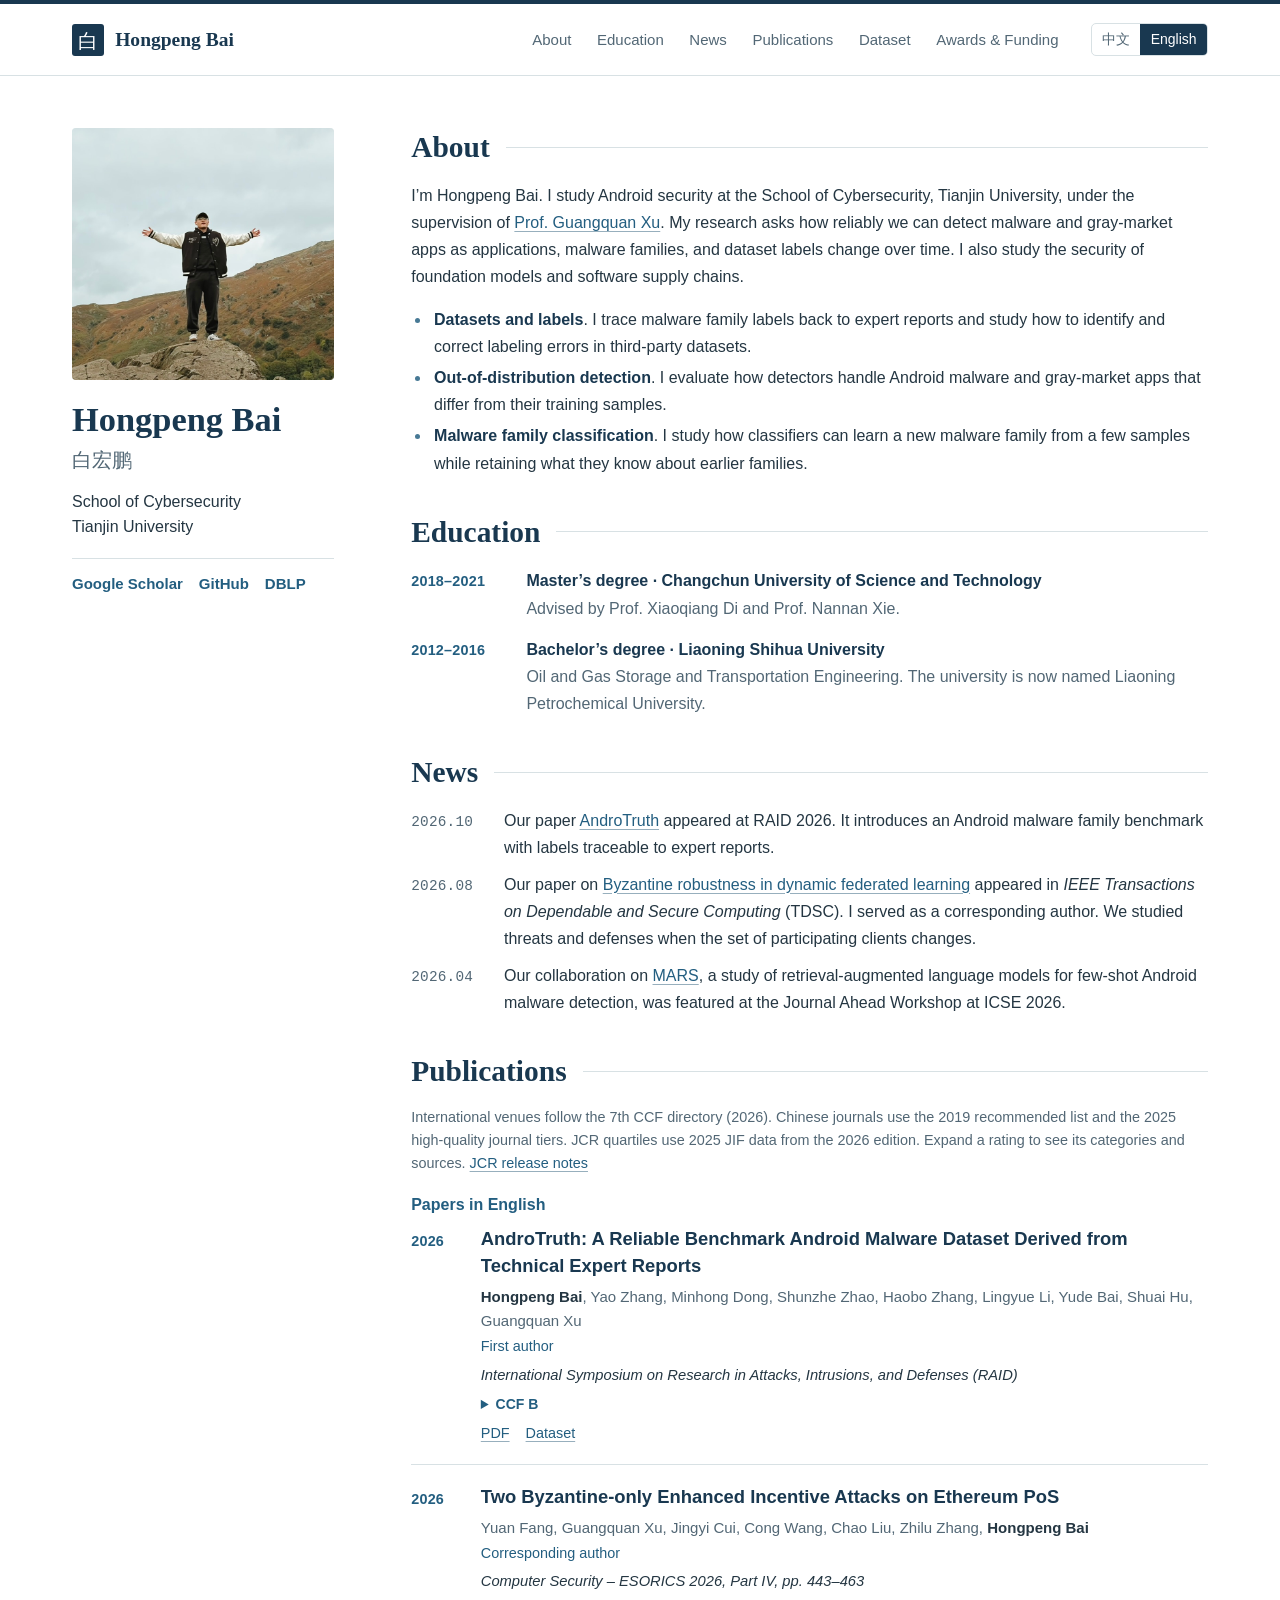
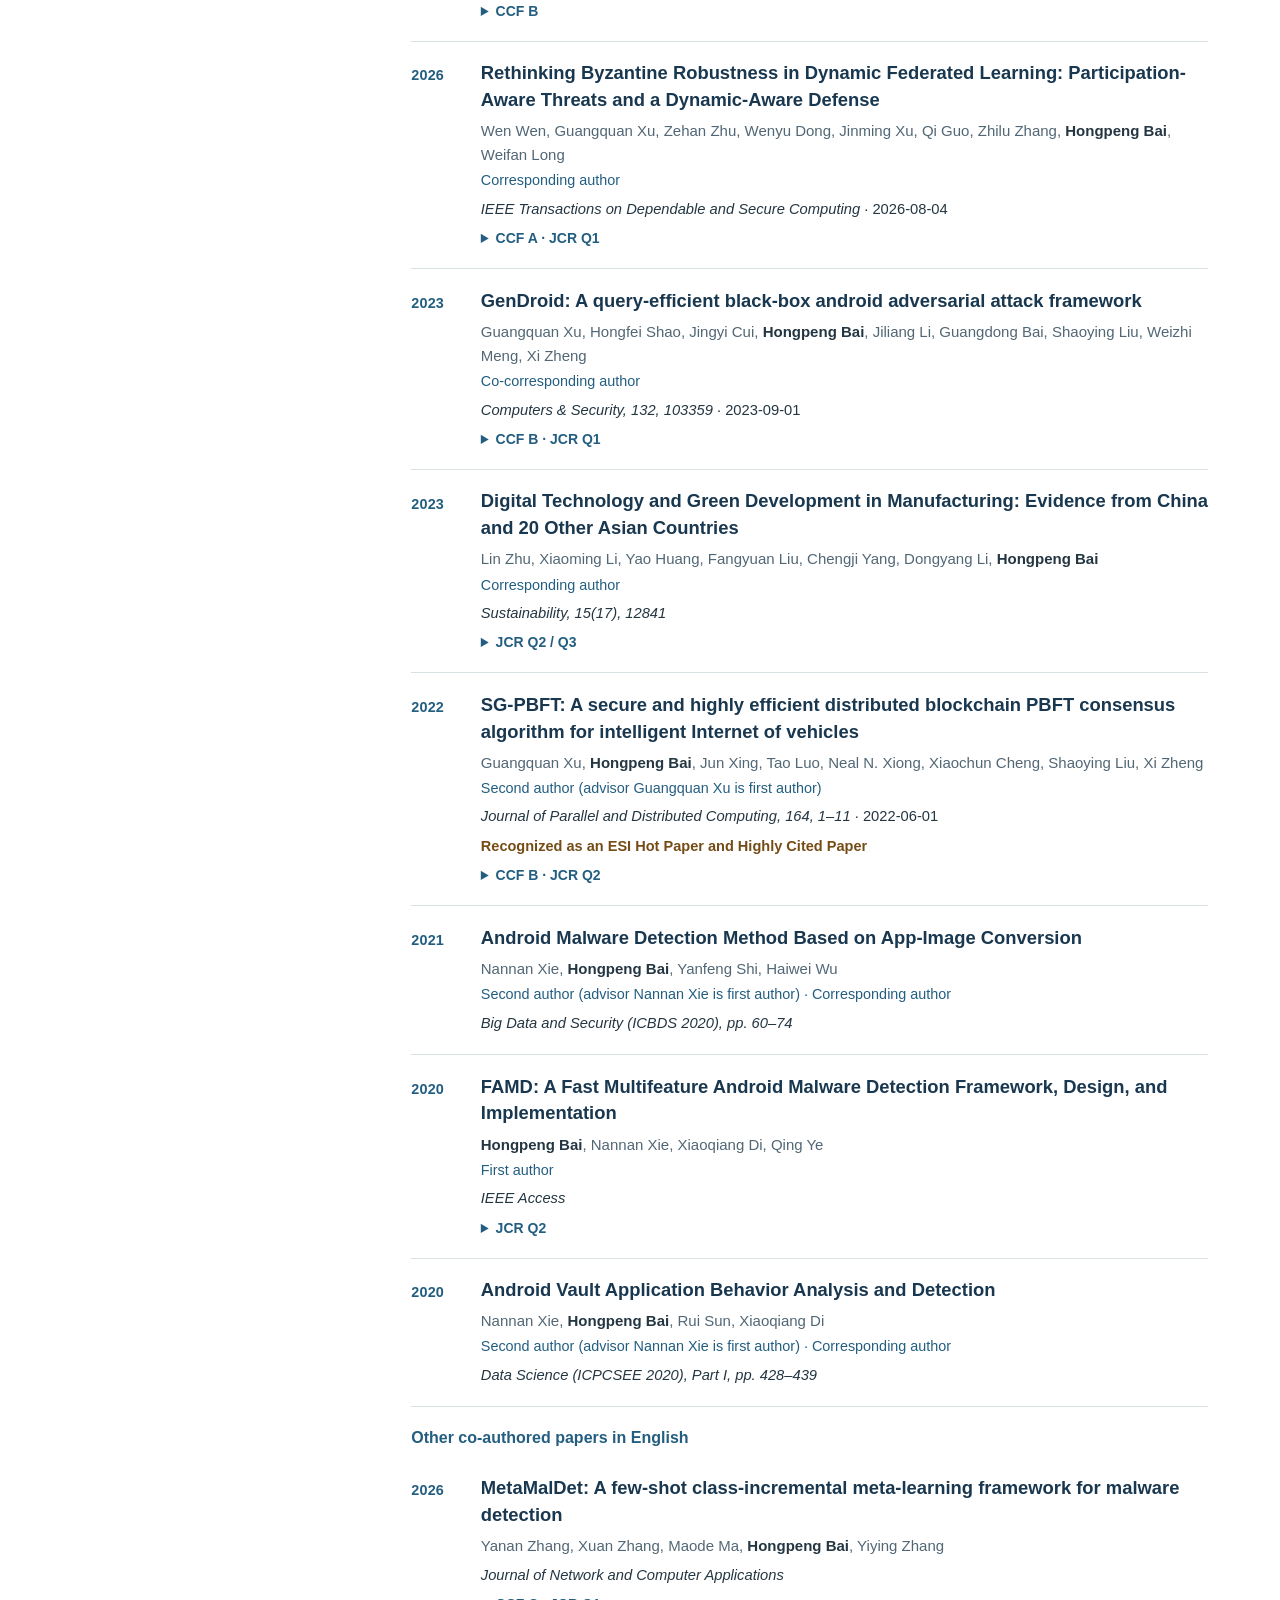
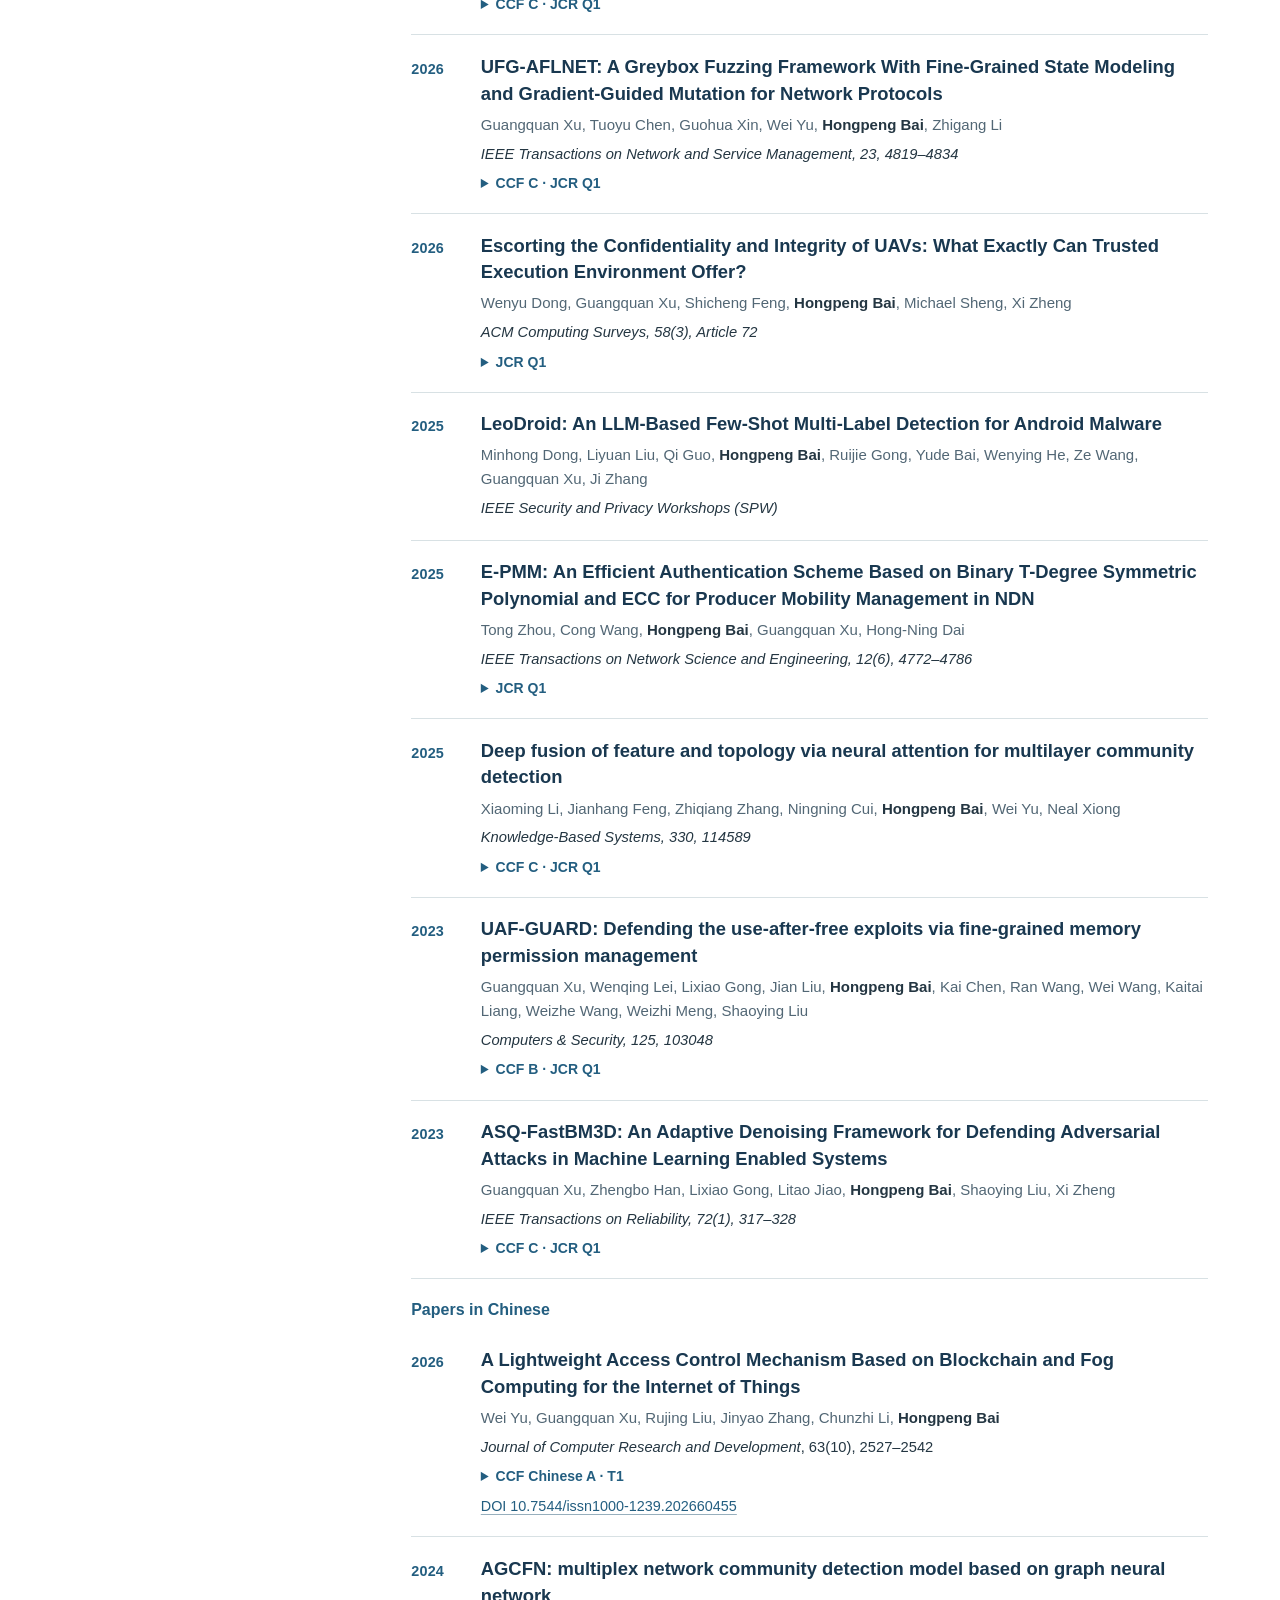
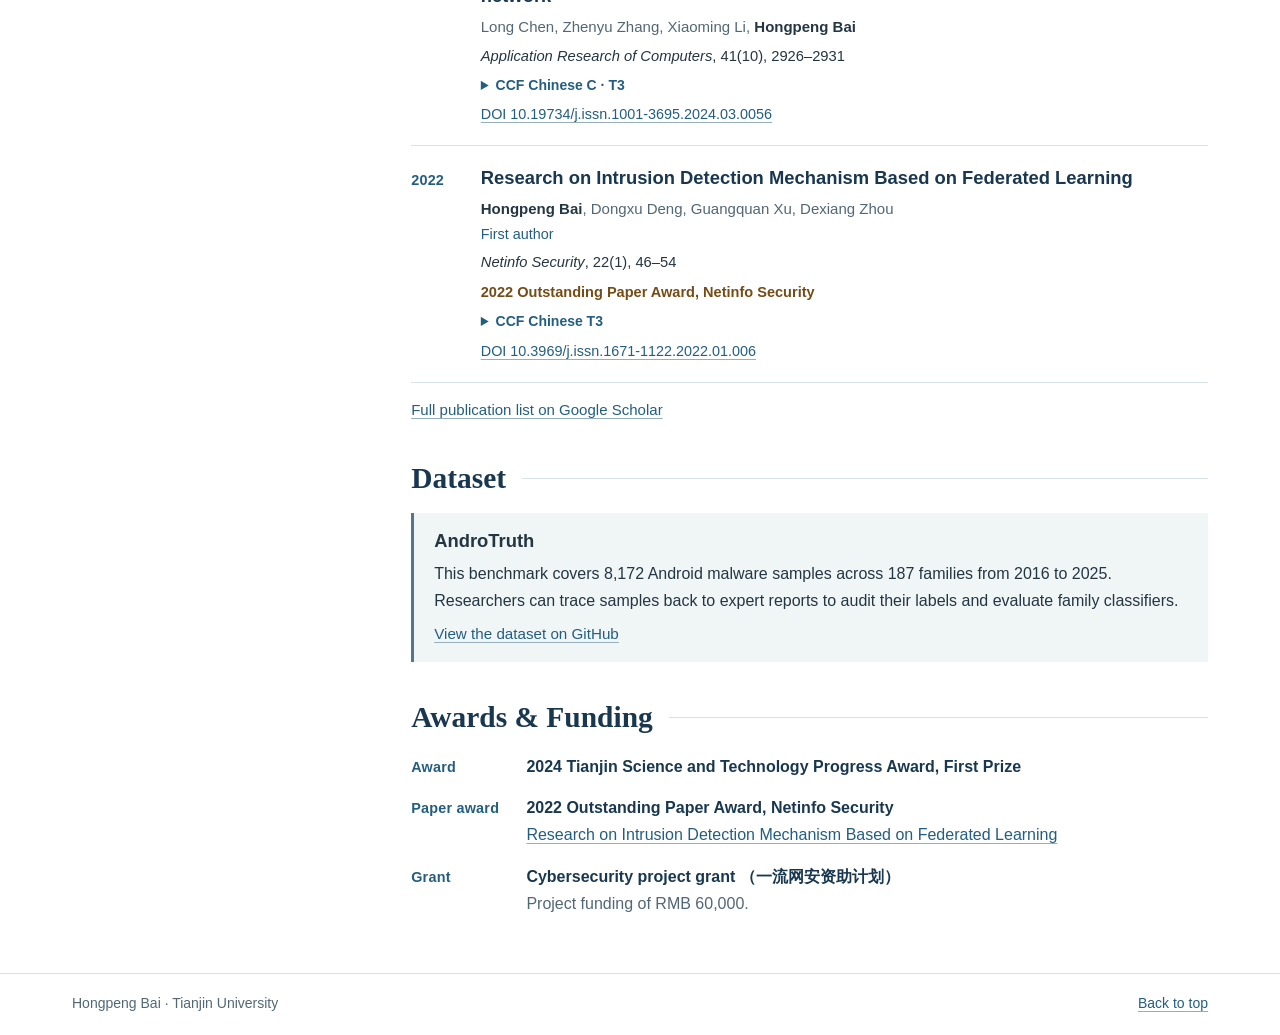
==== commit e8a4de62: "Add files via upload" ====
--- a/en.html
+++ b/en.html
@@ -3,7 +3,7 @@
 <head>
   <meta charset="utf-8">
   <meta name="viewport" content="width=device-width, initial-scale=1">
-  <meta name="description" content="Hongpeng Bai’s academic homepage at Tianjin University. Research on Android malware, gray-market apps, dataset quality and incremental malware family classification.">
+  <meta name="description" content="Hongpeng Bai’s academic homepage at Tianjin University. Research on Android malware, gray-market apps, dataset quality, incremental malware family classification, foundation model security and software supply chain security.">
   <meta name="theme-color" content="#193850">
   <title>Hongpeng Bai · School of Cybersecurity, Tianjin University</title>
   <link rel="stylesheet" href="assets/site.css">
@@ -41,7 +41,7 @@
     <main id="main">
       <section class="intro" id="about">
         <h2>About</h2>
-        <p>I’m Hongpeng Bai. I study Android security at the School of Cybersecurity, Tianjin University, under the supervision of <a href="https://cse.tju.edu.cn/faculty/xuguangquan/index.html">Prof. Guangquan Xu</a>. My research asks how reliably we can detect malware and gray-market apps as applications, malware families, and dataset labels change over time.</p>
+        <p>I’m Hongpeng Bai. I study Android security at the School of Cybersecurity, Tianjin University, under the supervision of <a href="https://cse.tju.edu.cn/faculty/xuguangquan/index.html">Prof. Guangquan Xu</a>. My research asks how reliably we can detect malware and gray-market apps as applications, malware families, and dataset labels change over time. I also study the security of foundation models and software supply chains.</p>
         <ul class="focus"><li><strong>Datasets and labels</strong>. I trace malware family labels back to expert reports and study how to identify and correct labeling errors in third-party datasets.</li>
 <li><strong>Out-of-distribution detection</strong>. I evaluate how detectors handle Android malware and gray-market apps that differ from their training samples.</li>
 <li><strong>Malware family classification</strong>. I study how classifiers can learn a new malware family from a few samples while retaining what they know about earlier families.</li></ul>
@@ -62,6 +62,7 @@
       <section id="news">
         <h2>News</h2>
         <ul class="news"><li><time datetime="2026-10">2026.10</time><span>Our paper <a href="https://doi.org/10.1007/978-3-032-42936-0_2">AndroTruth</a> appeared at RAID 2026. It introduces an Android malware family benchmark with labels traceable to expert reports.</span></li>
+<li><time datetime="2026-08">2026.08</time><span>Our paper on <a href="https://doi.org/10.1109/TDSC.2026.3720267">Byzantine robustness in dynamic federated learning</a> appeared in <i>IEEE Transactions on Dependable and Secure Computing</i> (TDSC). I served as a corresponding author. We studied threats and defenses when the set of participating clients changes.</span></li>
 <li><time datetime="2026-04">2026.04</time><span>Our collaboration on <a href="https://conf.researchr.org/details/icse-2026/jaws-2026-papers/39/MARS-Few-Shot-Android-Malware-Detection-with-RAG-Enhanced-LLMs">MARS</a>, a study of retrieval-augmented language models for few-shot Android malware detection, was featured at the Journal Ahead Workshop at ICSE 2026.</span></li></ul>
       </section>
       <section id="publications">
@@ -75,7 +76,7 @@
           <h4 lang="en"><a href="https://doi.org/10.1007/978-3-032-42936-0_2">AndroTruth: A Reliable Benchmark Android Malware Dataset Derived from Technical Expert Reports</a></h4>
           <p class="authors" lang="en"><strong>Hongpeng Bai</strong>, Yao Zhang, Minhong Dong, Shunzhe Zhao, Haobo Zhang, Lingyue Li, Yude Bai, Shuai Hu, Guangquan Xu</p><p class="author-role">First author</p>
           <p class="venue" lang="en"><i>International Symposium on Research in Attacks, Intrusions, and Defenses (RAID)</i></p>
-          <details class="venue-rank"><summary>CCF B · JCR N/A (conference)</summary><ul><li><a href="https://www.ccf.org.cn/Academic_Evaluation/By_category/2026-03-31/870181.shtml">CCF international directory (7th edition)</a> — Class B</li></ul></details><div class="paper-links"><a href="https://arxiv.org/pdf/2510.16835">PDF</a><a href="https://github.com/bhpiamnothing/AndroTruth-Dataset">Dataset</a></div>
+          <details class="venue-rank"><summary>CCF B</summary><ul><li><a href="https://www.ccf.org.cn/Academic_Evaluation/By_category/2026-03-31/870181.shtml">CCF international directory (7th edition)</a> — Class B</li></ul></details><div class="paper-links"><a href="https://arxiv.org/pdf/2510.16835">PDF</a><a href="https://github.com/bhpiamnothing/AndroTruth-Dataset">Dataset</a></div>
         </div>
       </article>
       <article class="publication">
@@ -84,7 +85,7 @@
           <h4 lang="en"><a href="https://doi.org/10.1007/978-3-032-38708-0_22">Two Byzantine-only Enhanced Incentive Attacks on Ethereum PoS</a></h4>
           <p class="authors" lang="en">Yuan Fang, Guangquan Xu, Jingyi Cui, Cong Wang, Chao Liu, Zhilu Zhang, <strong>Hongpeng Bai</strong></p><p class="author-role">Corresponding author</p>
           <p class="venue" lang="en"><i>Computer Security – ESORICS 2026, Part IV, pp. 443–463</i></p>
-          <details class="venue-rank"><summary>CCF B · JCR N/A (conference)</summary><ul><li><a href="https://www.ccf.org.cn/Academic_Evaluation/By_category/2026-03-31/870181.shtml">CCF international directory (7th edition)</a> — Class B</li></ul></details>
+          <details class="venue-rank"><summary>CCF B</summary><ul><li><a href="https://www.ccf.org.cn/Academic_Evaluation/By_category/2026-03-31/870181.shtml">CCF international directory (7th edition)</a> — Class B</li></ul></details>
         </div>
       </article>
       <article class="publication">
@@ -111,7 +112,7 @@
           <h4 lang="en"><a href="https://doi.org/10.3390/su151712841">Digital Technology and Green Development in Manufacturing: Evidence from China and 20 Other Asian Countries</a></h4>
           <p class="authors" lang="en">Lin Zhu, Xiaoming Li, Yao Huang, Fangyuan Liu, Chengji Yang, Dongyang Li, <strong>Hongpeng Bai</strong></p><p class="author-role">Corresponding author</p>
           <p class="venue" lang="en"><i>Sustainability, 15(17), 12841</i></p>
-          <details class="venue-rank"><summary>CCF unlisted · JCR Q2 / Q3</summary><ul><li><a href="https://www.ccf.org.cn/Academic_Evaluation/By_category/2026-03-31/870181.shtml">CCF international directory (7th edition)</a> — Not listed</li><li><b>Q2</b> — Environmental Sciences · Environmental Studies</li><li><b>Q3</b> — Green &amp; Sustainable Science &amp; Technology</li><li><a href="https://www.mdpi.com/journal/sustainability/stats">Journal JIF quartiles by category (2025 data)</a></li></ul></details>
+          <details class="venue-rank"><summary>JCR Q2 / Q3</summary><ul><li><b>Q2</b> — Environmental Sciences · Environmental Studies</li><li><b>Q3</b> — Green &amp; Sustainable Science &amp; Technology</li><li><a href="https://www.mdpi.com/journal/sustainability/stats">Journal JIF quartiles by category (2025 data)</a></li></ul></details>
         </div>
       </article>
       <article class="publication">
@@ -129,7 +130,7 @@
           <h4 lang="en"><a href="https://doi.org/10.1007/978-981-16-3150-4_6">Android Malware Detection Method Based on App-Image Conversion</a></h4>
           <p class="authors" lang="en">Nannan Xie, <strong>Hongpeng Bai</strong>, Yanfeng Shi, Haiwei Wu</p><p class="author-role">Second author (advisor Nannan Xie is first author) · Corresponding author</p>
           <p class="venue" lang="en"><i>Big Data and Security (ICBDS 2020), pp. 60–74</i></p>
-          <details class="venue-rank"><summary>CCF unlisted · JCR N/A (conference)</summary><ul><li><a href="https://www.ccf.org.cn/Academic_Evaluation/By_category/2026-03-31/870181.shtml">CCF international directory (7th edition)</a> — Not listed</li></ul></details>
+          
         </div>
       </article>
       <article class="publication">
@@ -138,7 +139,7 @@
           <h4 lang="en"><a href="https://doi.org/10.1109/ACCESS.2020.3033026">FAMD: A Fast Multifeature Android Malware Detection Framework, Design, and Implementation</a></h4>
           <p class="authors" lang="en"><strong>Hongpeng Bai</strong>, Nannan Xie, Xiaoqiang Di, Qing Ye</p><p class="author-role">First author</p>
           <p class="venue" lang="en"><i>IEEE Access</i></p>
-          <details class="venue-rank"><summary>CCF unlisted · JCR Q2</summary><ul><li><a href="https://www.ccf.org.cn/Academic_Evaluation/By_category/2026-03-31/870181.shtml">CCF international directory (7th edition)</a> — Not listed</li><li><b>Q2</b> — Computer Science, Information Systems · Engineering, Electrical &amp; Electronic · Telecommunications</li><li><a href="https://www.sci365.cn/journals/ieee-access-21693536/">Journal JIF quartiles by category (2025 data)</a></li></ul></details>
+          <details class="venue-rank"><summary>JCR Q2</summary><ul><li><b>Q2</b> — Computer Science, Information Systems · Engineering, Electrical &amp; Electronic · Telecommunications</li><li><a href="https://www.sci365.cn/journals/ieee-access-21693536/">Journal JIF quartiles by category (2025 data)</a></li></ul></details>
         </div>
       </article>
       <article class="publication">
@@ -147,7 +148,7 @@
           <h4 lang="en"><a href="https://doi.org/10.1007/978-981-15-7981-3_31">Android Vault Application Behavior Analysis and Detection</a></h4>
           <p class="authors" lang="en">Nannan Xie, <strong>Hongpeng Bai</strong>, Rui Sun, Xiaoqiang Di</p><p class="author-role">Second author (advisor Nannan Xie is first author) · Corresponding author</p>
           <p class="venue" lang="en"><i>Data Science (ICPCSEE 2020), Part I, pp. 428–439</i></p>
-          <details class="venue-rank"><summary>CCF unlisted · JCR N/A (conference)</summary><ul><li><a href="https://www.ccf.org.cn/Academic_Evaluation/By_category/2026-03-31/870181.shtml">CCF international directory (7th edition)</a> — Not listed</li></ul></details>
+          
         </div>
       </article>
         <h3 class="pub-group">Other co-authored papers in English</h3>
@@ -162,12 +163,66 @@
         </div>
       </article>
       <article class="publication">
+        <span class="year">2026</span>
+        <div>
+          <h4 lang="en"><a href="https://doi.org/10.1109/TNSM.2026.3695923">UFG-AFLNET: A Greybox Fuzzing Framework With Fine-Grained State Modeling and Gradient-Guided Mutation for Network Protocols</a></h4>
+          <p class="authors" lang="en">Guangquan Xu, Tuoyu Chen, Guohua Xin, Wei Yu, <strong>Hongpeng Bai</strong>, Zhigang Li</p>
+          <p class="venue" lang="en"><i>IEEE Transactions on Network and Service Management, 23, 4819–4834</i></p>
+          <details class="venue-rank"><summary>CCF C · JCR Q1</summary><ul><li><a href="https://www.ccf.org.cn/Academic_Evaluation/By_category/2026-03-31/870181.shtml">CCF international directory (7th edition)</a> — Class C</li><li><b>Q1</b> — Computer Science, Information Systems</li><li><a href="https://www.sci365.cn/journals/ieee-transactions-on-network-and-service-management-19324537/">Journal JIF quartiles by category (2025 data)</a></li></ul></details>
+        </div>
+      </article>
+      <article class="publication">
+        <span class="year">2026</span>
+        <div>
+          <h4 lang="en"><a href="https://doi.org/10.1145/3763788">Escorting the Confidentiality and Integrity of UAVs: What Exactly Can Trusted Execution Environment Offer?</a></h4>
+          <p class="authors" lang="en">Wenyu Dong, Guangquan Xu, Shicheng Feng, <strong>Hongpeng Bai</strong>, Michael Sheng, Xi Zheng</p>
+          <p class="venue" lang="en"><i>ACM Computing Surveys, 58(3), Article 72</i></p>
+          <details class="venue-rank"><summary>JCR Q1</summary><ul><li><b>Q1</b> — Computer Science, Theory &amp; Methods</li><li><a href="https://www.sci365.cn/journals/acm-computing-surveys-03600300/">Journal JIF quartiles by category (2025 data)</a></li></ul></details>
+        </div>
+      </article>
+      <article class="publication">
         <span class="year">2025</span>
         <div>
           <h4 lang="en"><a href="https://doi.org/10.1109/SPW67851.2025.00042">LeoDroid: An LLM-Based Few-Shot Multi-Label Detection for Android Malware</a></h4>
           <p class="authors" lang="en">Minhong Dong, Liyuan Liu, Qi Guo, <strong>Hongpeng Bai</strong>, Ruijie Gong, Yude Bai, Wenying He, Ze Wang, Guangquan Xu, Ji Zhang</p>
           <p class="venue" lang="en"><i>IEEE Security and Privacy Workshops (SPW)</i></p>
-          <details class="venue-rank"><summary>CCF unlisted · JCR N/A (conference)</summary><ul><li><a href="https://www.ccf.org.cn/Academic_Evaluation/By_category/2026-03-31/870181.shtml">CCF international directory (7th edition)</a> — Not listed. Published in the IEEE S&P Workshops proceedings.</li></ul></details>
+          
+        </div>
+      </article>
+      <article class="publication">
+        <span class="year">2025</span>
+        <div>
+          <h4 lang="en"><a href="https://doi.org/10.1109/TNSE.2025.3575780">E-PMM: An Efficient Authentication Scheme Based on Binary T-Degree Symmetric Polynomial and ECC for Producer Mobility Management in NDN</a></h4>
+          <p class="authors" lang="en">Tong Zhou, Cong Wang, <strong>Hongpeng Bai</strong>, Guangquan Xu, Hong-Ning Dai</p>
+          <p class="venue" lang="en"><i>IEEE Transactions on Network Science and Engineering, 12(6), 4772–4786</i></p>
+          <details class="venue-rank"><summary>JCR Q1</summary><ul><li><b>Q1</b> — Engineering, Multidisciplinary · Mathematics, Interdisciplinary Applications</li><li><a href="https://www.sci365.cn/journals/ieee-transactions-on-network-science-and-engineering-23274697/">Journal JIF quartiles by category (2025 data)</a></li></ul></details>
+        </div>
+      </article>
+      <article class="publication">
+        <span class="year">2025</span>
+        <div>
+          <h4 lang="en"><a href="https://doi.org/10.1016/j.knosys.2025.114589">Deep fusion of feature and topology via neural attention for multilayer community detection</a></h4>
+          <p class="authors" lang="en">Xiaoming Li, Jianhang Feng, Zhiqiang Zhang, Ningning Cui, <strong>Hongpeng Bai</strong>, Wei Yu, Neal Xiong</p>
+          <p class="venue" lang="en"><i>Knowledge-Based Systems, 330, 114589</i></p>
+          <details class="venue-rank"><summary>CCF C · JCR Q1</summary><ul><li><a href="https://www.ccf.org.cn/Academic_Evaluation/By_category/2026-03-31/870181.shtml">CCF international directory (7th edition)</a> — Class C</li><li><b>Q1</b> — Computer Science, Artificial Intelligence</li><li><a href="https://www.sci365.cn/journals/knowledge-based-systems-09507051/">Journal JIF quartiles by category (2025 data)</a></li></ul></details>
+        </div>
+      </article>
+      <article class="publication">
+        <span class="year">2023</span>
+        <div>
+          <h4 lang="en"><a href="https://doi.org/10.1016/j.cose.2022.103048">UAF-GUARD: Defending the use-after-free exploits via fine-grained memory permission management</a></h4>
+          <p class="authors" lang="en">Guangquan Xu, Wenqing Lei, Lixiao Gong, Jian Liu, <strong>Hongpeng Bai</strong>, Kai Chen, Ran Wang, Wei Wang, Kaitai Liang, Weizhe Wang, Weizhi Meng, Shaoying Liu</p>
+          <p class="venue" lang="en"><i>Computers &amp; Security, 125, 103048</i></p>
+          <details class="venue-rank"><summary>CCF B · JCR Q1</summary><ul><li><a href="https://www.ccf.org.cn/Academic_Evaluation/By_category/2026-03-31/870181.shtml">CCF international directory (7th edition)</a> — Class B</li><li><b>Q1</b> — Computer Science, Information Systems</li><li><a href="https://www.sci365.cn/journals/computers-security-01674048/">Journal JIF quartiles by category (2025 data)</a></li></ul></details>
+        </div>
+      </article>
+      <article class="publication">
+        <span class="year">2023</span>
+        <div>
+          <h4 lang="en"><a href="https://doi.org/10.1109/TR.2022.3171420">ASQ-FastBM3D: An Adaptive Denoising Framework for Defending Adversarial Attacks in Machine Learning Enabled Systems</a></h4>
+          <p class="authors" lang="en">Guangquan Xu, Zhengbo Han, Lixiao Gong, Litao Jiao, <strong>Hongpeng Bai</strong>, Shaoying Liu, Xi Zheng</p>
+          <p class="venue" lang="en"><i>IEEE Transactions on Reliability, 72(1), 317–328</i></p>
+          <details class="venue-rank"><summary>CCF C · JCR Q1</summary><ul><li><a href="https://www.ccf.org.cn/Academic_Evaluation/By_category/2026-03-31/870181.shtml">CCF international directory (7th edition)</a> — Class C</li><li><b>Q1</b> — Computer Science, Hardware &amp; Architecture · Computer Science, Software Engineering · Engineering, Electrical &amp; Electronic</li><li><a href="https://www.impaq.top/en/journals/ieee-transactions-on-reliability">Journal JIF quartiles by category (2025 data)</a></li></ul></details>
         </div>
       </article>
         <h3 class="pub-group">Papers in Chinese</h3>
@@ -178,7 +233,7 @@
             <h4><a href="https://doi.org/10.7544/issn1000-1239.202660455">A Lightweight Access Control Mechanism Based on Blockchain and Fog Computing for the Internet of Things</a></h4>
             <p class="authors">Wei Yu, Guangquan Xu, Rujing Liu, Jinyao Zhang, Chunzhi Li, <strong>Hongpeng Bai</strong></p>
             <p class="venue"><i>Journal of Computer Research and Development</i>, 63(10), 2527–2542</p>
-            <details class="venue-rank"><summary>CCF Chinese A · T1 · JCR quartile not found</summary><ul><li><a href="https://ccsp.ccf.org.cn/c/2019-07-31/667609.shtml">CCF Chinese-language directory (2019)</a> — Class A</li><li><a href="https://www.ccf.org.cn/ccftjgjxskwml/">CCF high-quality journal directory (2025)</a> — T1</li><li><a href="https://uefiscdi.gov.ro/scientometrie-reviste-0">2026 JCR quartile tables</a> — no JIF quartile found for this journal.</li></ul></details>
+            <details class="venue-rank"><summary>CCF Chinese A · T1</summary><ul><li><a href="https://ccsp.ccf.org.cn/c/2019-07-31/667609.shtml">CCF Chinese-language directory (2019)</a> — Class A</li><li><a href="https://www.ccf.org.cn/ccftjgjxskwml/">CCF high-quality journal directory (2025)</a> — T1</li></ul></details>
             <p class="paper-links"><a href="https://doi.org/10.7544/issn1000-1239.202660455">DOI 10.7544/issn1000-1239.202660455</a></p>
           </div>
         </article>
@@ -188,7 +243,7 @@
             <h4><a href="https://doi.org/10.19734/j.issn.1001-3695.2024.03.0056">AGCFN: multiplex network community detection model based on graph neural network</a></h4>
             <p class="authors">Long Chen, Zhenyu Zhang, Xiaoming Li, <strong>Hongpeng Bai</strong></p>
             <p class="venue"><i>Application Research of Computers</i>, 41(10), 2926–2931</p>
-            <details class="venue-rank"><summary>CCF Chinese C · T3 · JCR quartile not found</summary><ul><li><a href="https://ccsp.ccf.org.cn/c/2019-07-31/667609.shtml">CCF Chinese-language directory (2019)</a> — Class C</li><li><a href="https://www.ccf.org.cn/ccftjgjxskwml/">CCF high-quality journal directory (2025)</a> — T3</li><li><a href="https://uefiscdi.gov.ro/scientometrie-reviste-0">2026 JCR quartile tables</a> — no JIF quartile found for this journal.</li></ul></details>
+            <details class="venue-rank"><summary>CCF Chinese C · T3</summary><ul><li><a href="https://ccsp.ccf.org.cn/c/2019-07-31/667609.shtml">CCF Chinese-language directory (2019)</a> — Class C</li><li><a href="https://www.ccf.org.cn/ccftjgjxskwml/">CCF high-quality journal directory (2025)</a> — T3</li></ul></details>
             <p class="paper-links"><a href="https://doi.org/10.19734/j.issn.1001-3695.2024.03.0056">DOI 10.19734/j.issn.1001-3695.2024.03.0056</a></p>
           </div>
         </article>
@@ -197,8 +252,8 @@
           <div>
             <h4><a href="https://doi.org/10.3969/j.issn.1671-1122.2022.01.006">Research on Intrusion Detection Mechanism Based on Federated Learning</a></h4>
             <p class="authors"><strong>Hongpeng Bai</strong>, Dongxu Deng, Guangquan Xu, Dexiang Zhou</p><p class="author-role">First author</p>
-            <p class="venue"><i>Netinfo Security</i>, 22(1), 46–54</p>
-            <details class="venue-rank"><summary>CCF Chinese T3 · JCR quartile not found</summary><ul><li><a href="https://ccsp.ccf.org.cn/c/2019-07-31/667609.shtml">CCF Chinese-language directory (2019)</a> — Not listed</li><li><a href="https://www.ccf.org.cn/ccftjgjxskwml/">CCF high-quality journal directory (2025)</a> — T3</li><li><a href="https://uefiscdi.gov.ro/scientometrie-reviste-0">2026 JCR quartile tables</a> — no JIF quartile found for this journal.</li></ul></details>
+            <p class="venue"><i>Netinfo Security</i>, 22(1), 46–54</p><p class="recognition">2022 Outstanding Paper Award, Netinfo Security</p>
+            <details class="venue-rank"><summary>CCF Chinese T3</summary><ul><li><a href="https://www.ccf.org.cn/ccftjgjxskwml/">CCF high-quality journal directory (2025)</a> — T3</li></ul></details>
             <p class="paper-links"><a href="https://doi.org/10.3969/j.issn.1671-1122.2022.01.006">DOI 10.3969/j.issn.1671-1122.2022.01.006</a></p>
           </div>
         </article>
@@ -218,6 +273,10 @@
           <li><span class="year">Award</span><div>
             <strong>2024 Tianjin Science and Technology Progress Award, First Prize</strong>
           </div></li>
+          <li><span class="year">Paper award</span><div>
+            <strong>2022 Outstanding Paper Award, Netinfo Security</strong>
+            <p><a href="https://doi.org/10.3969/j.issn.1671-1122.2022.01.006">Research on Intrusion Detection Mechanism Based on Federated Learning</a></p>
+          </div></li>
           <li><span class="year">Grant</span><div>
             <strong>Cybersecurity project grant <span lang="zh-CN">（一流网安资助计划）</span></strong>
             <p>Project funding of RMB 60,000.</p>
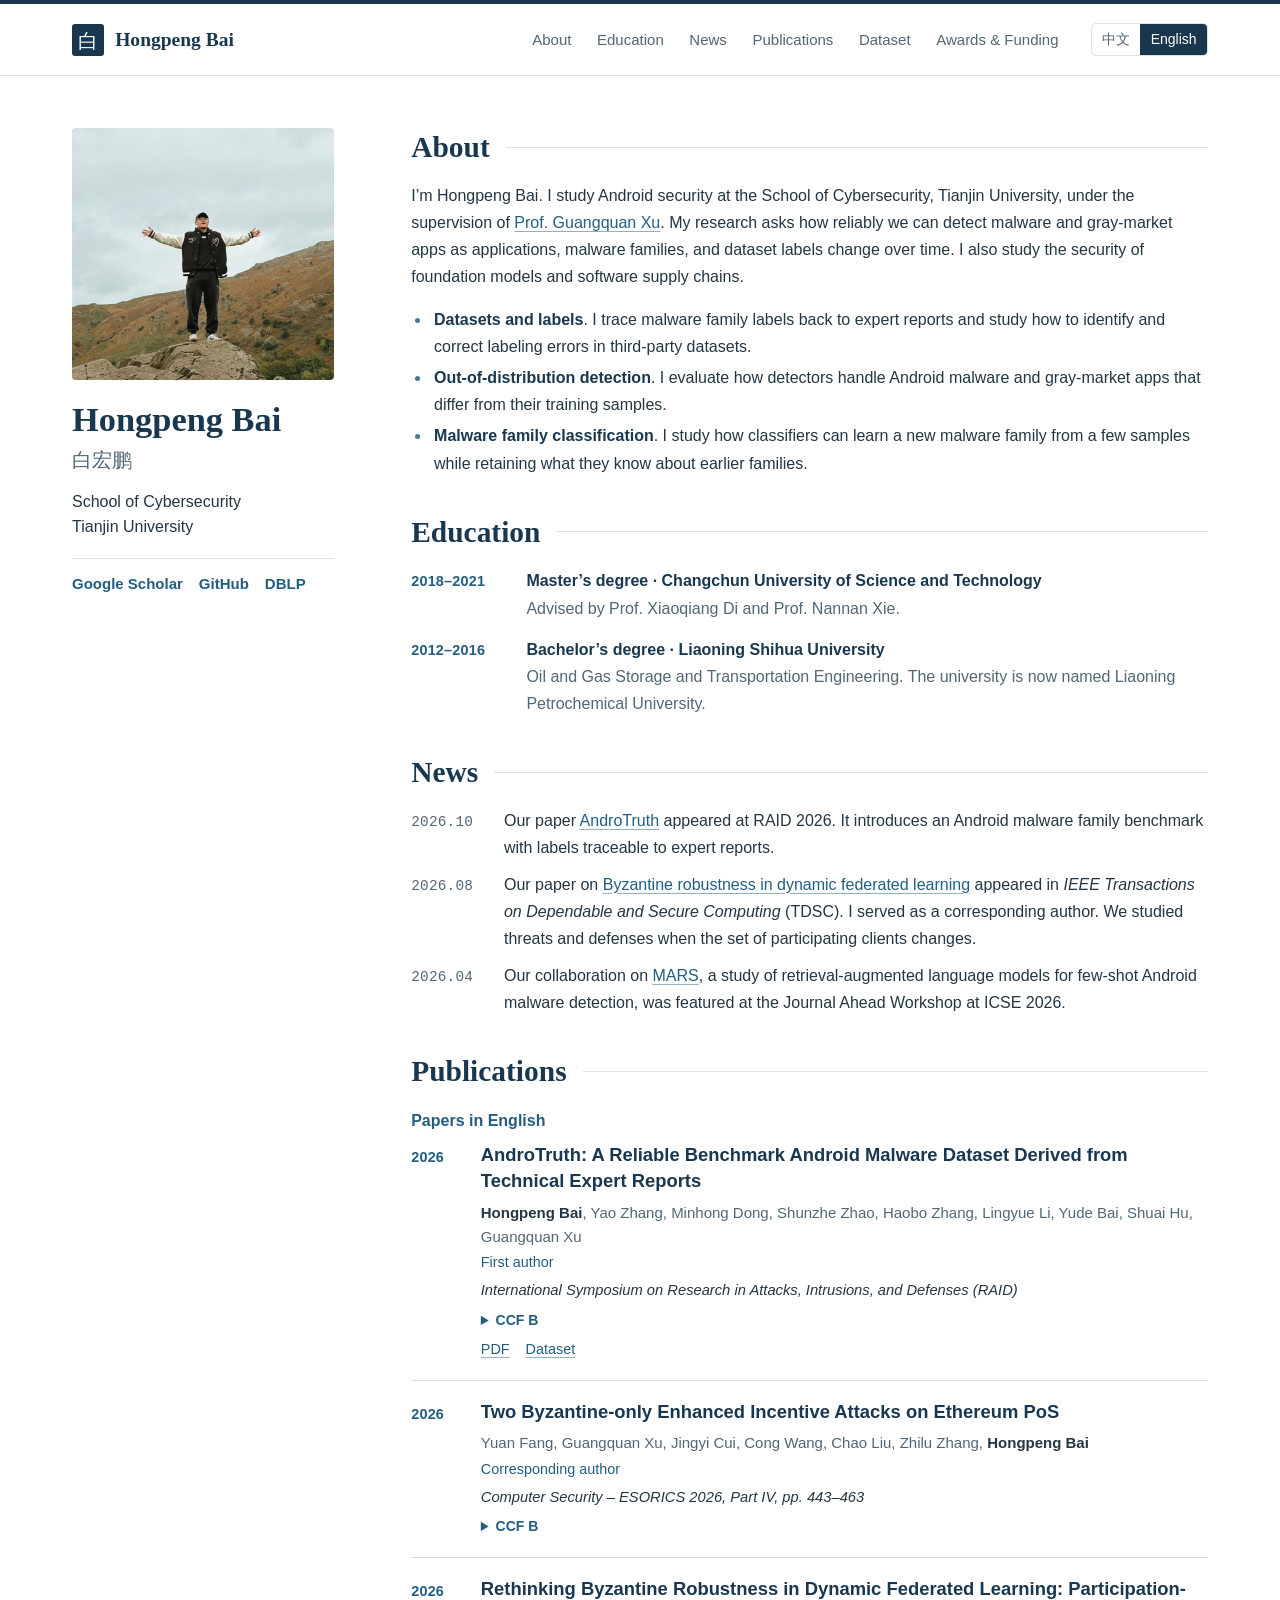
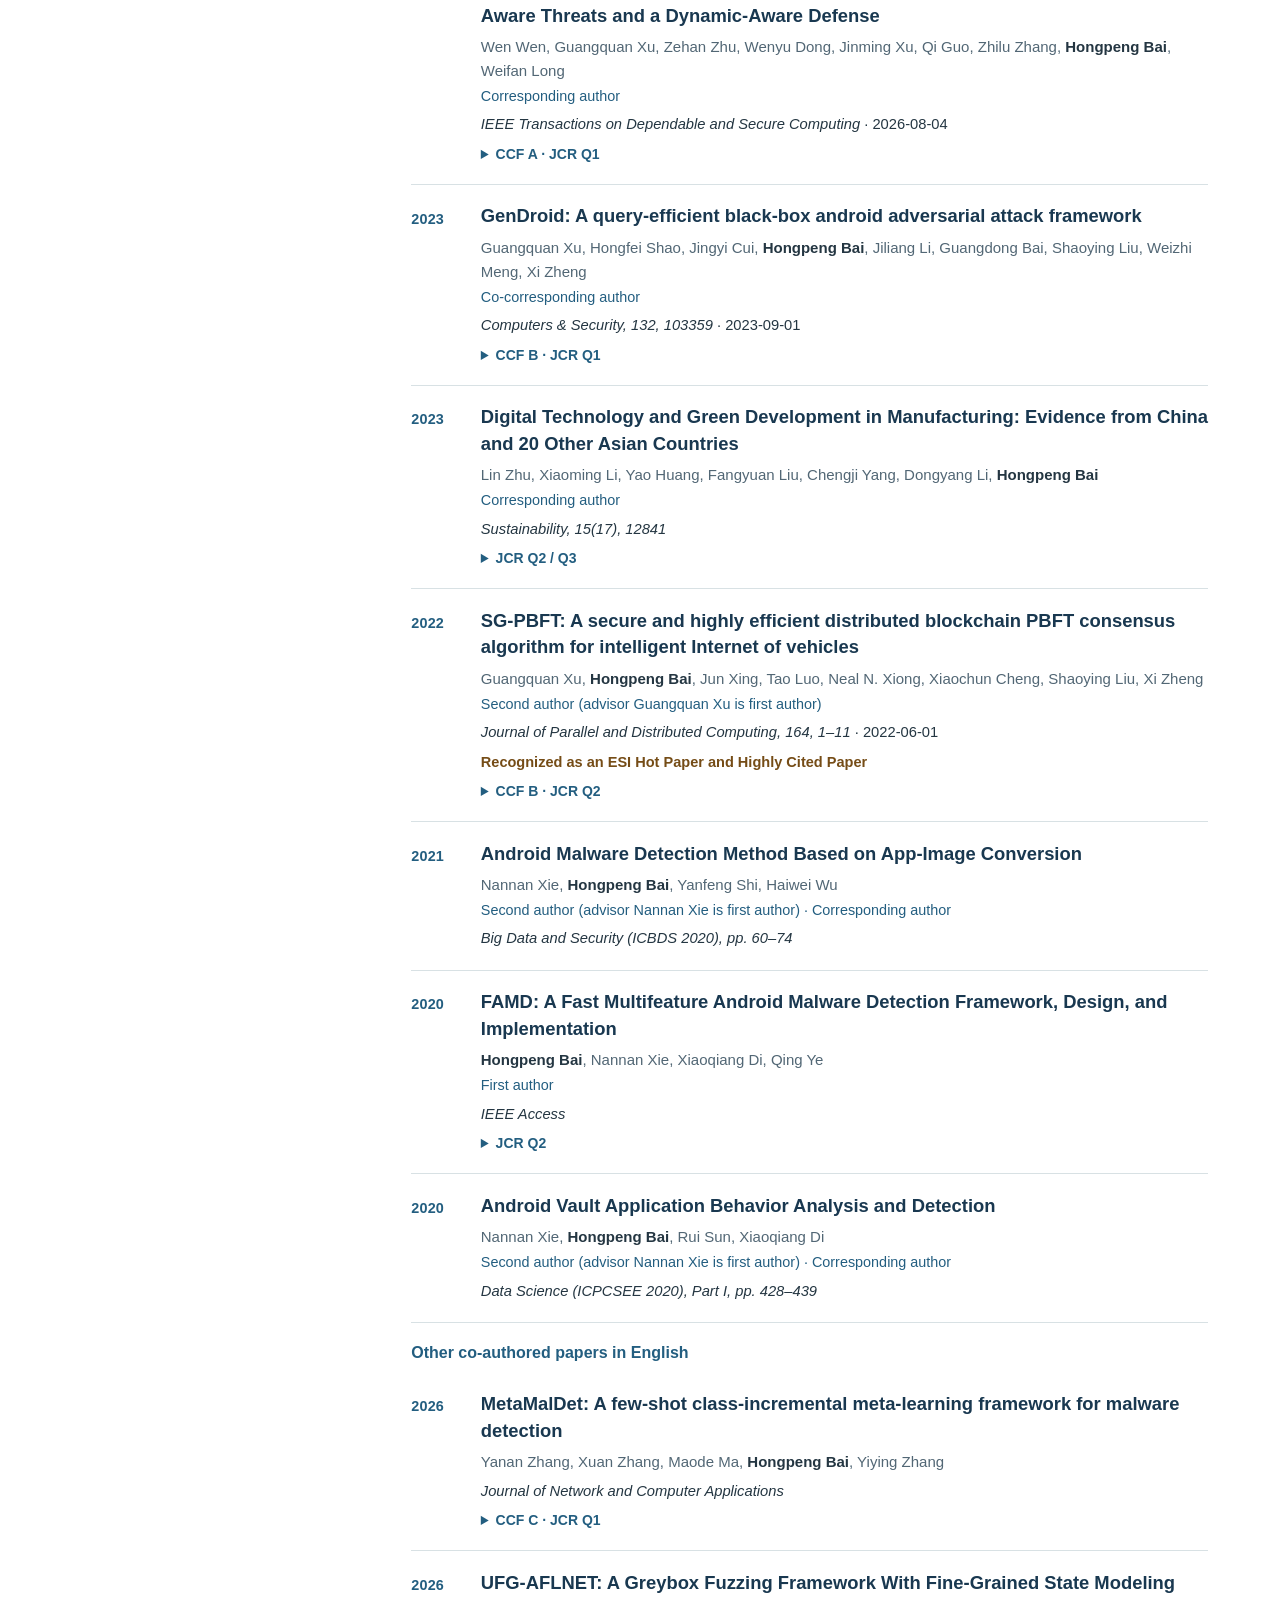
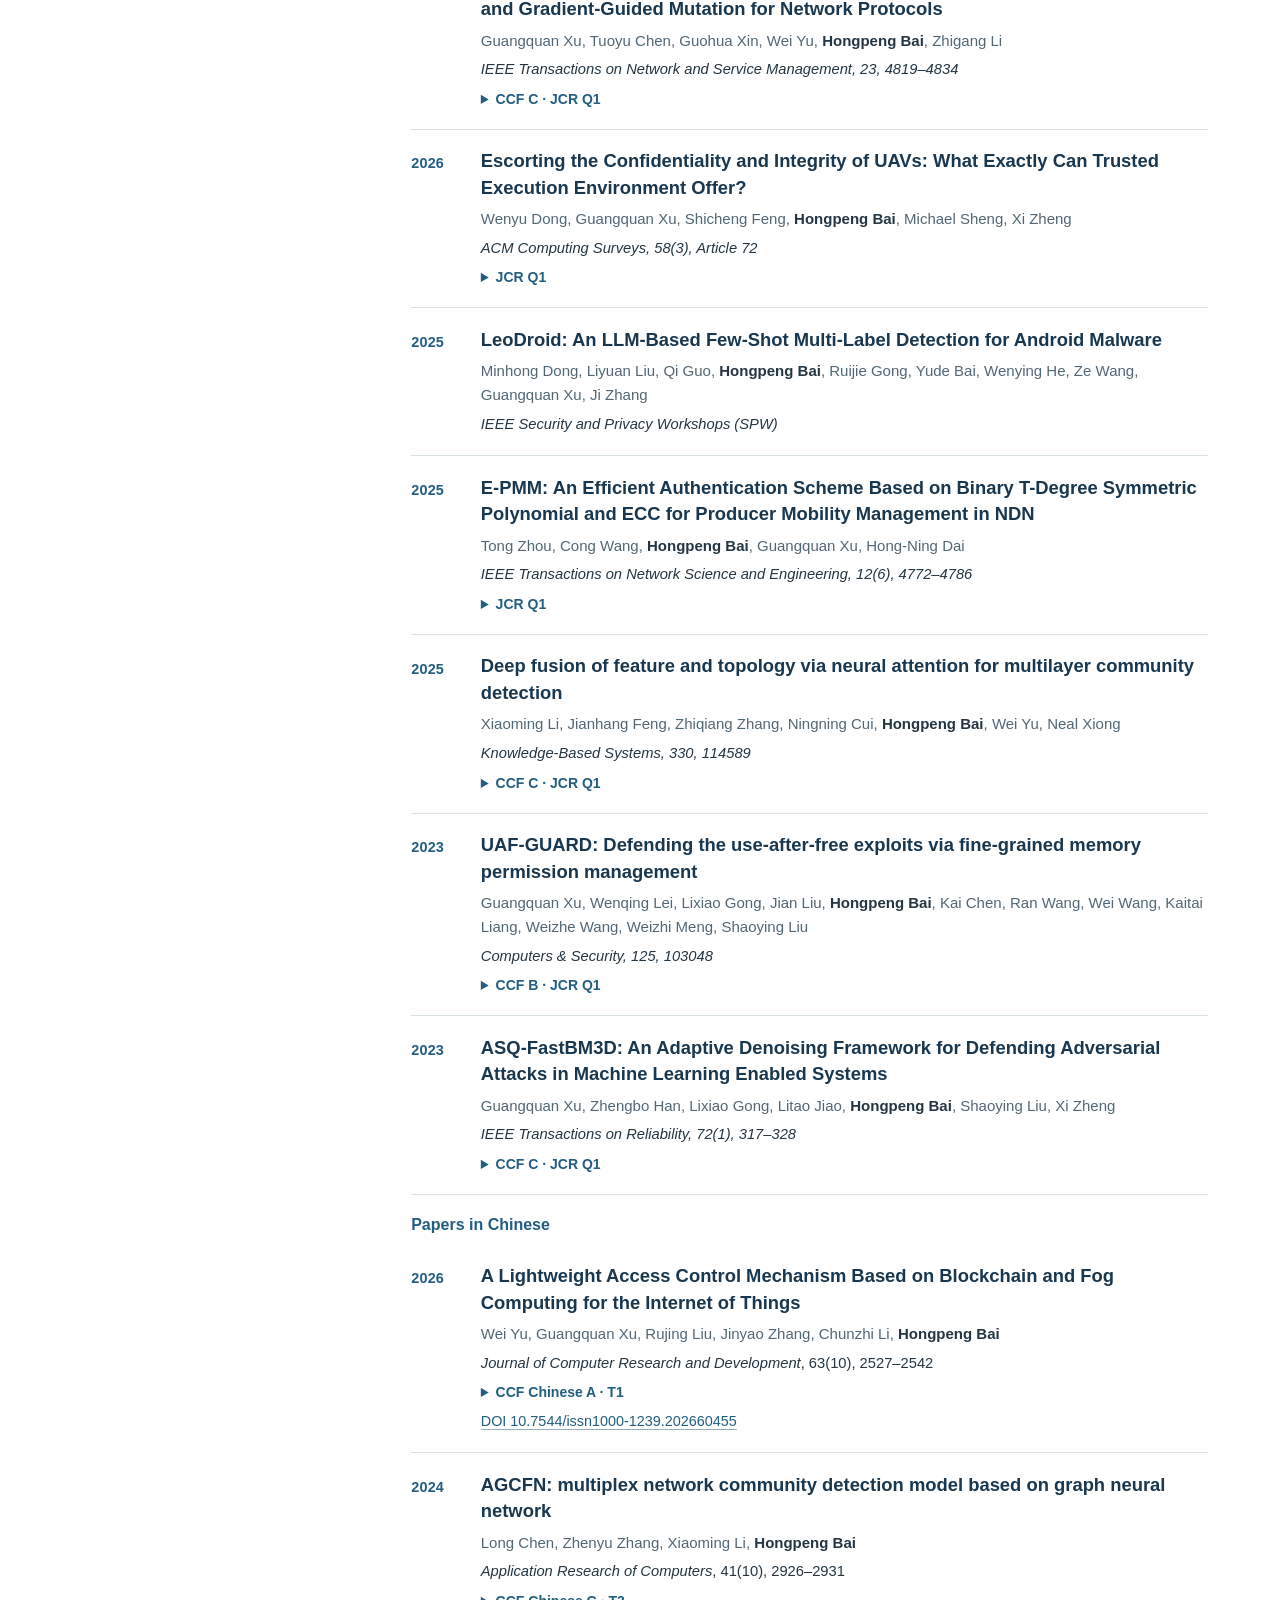
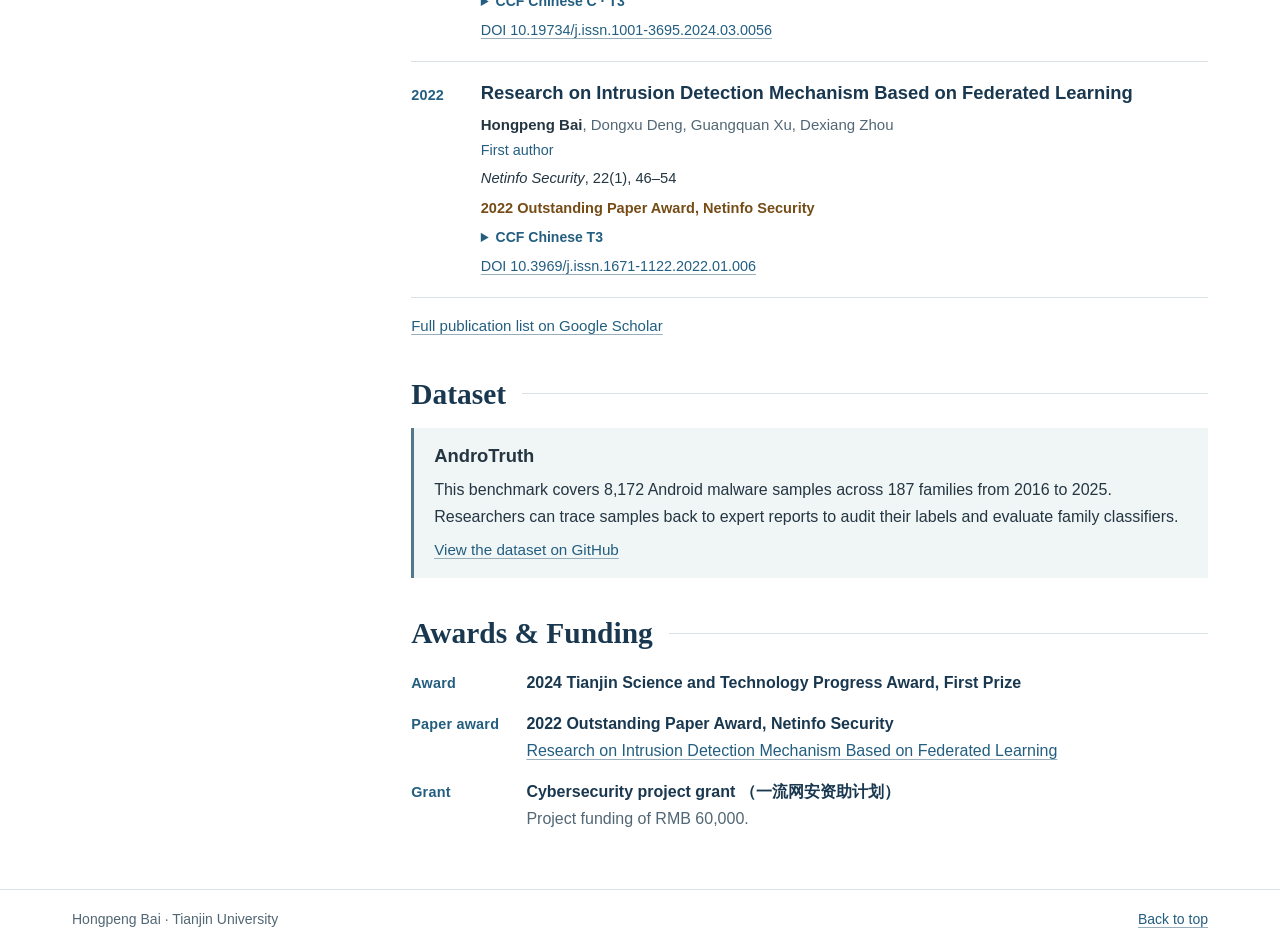
==== commit 8c98a5ec: "Add files via upload" ====
--- a/en.html
+++ b/en.html
@@ -67,7 +67,6 @@
       </section>
       <section id="publications">
         <h2>Publications</h2>
-        <p class="rank-note">International venues follow the 7th CCF directory (2026). Chinese journals use the 2019 recommended list and the 2025 high-quality journal tiers. JCR quartiles use 2025 JIF data from the 2026 edition. Expand a rating to see its categories and sources. <a href="https://clarivate.com/news/clarivate-releases-journal-citation-reports-2026/">JCR release notes</a></p>
         <h3 class="pub-group">Papers in English</h3>
         
       <article class="publication">
